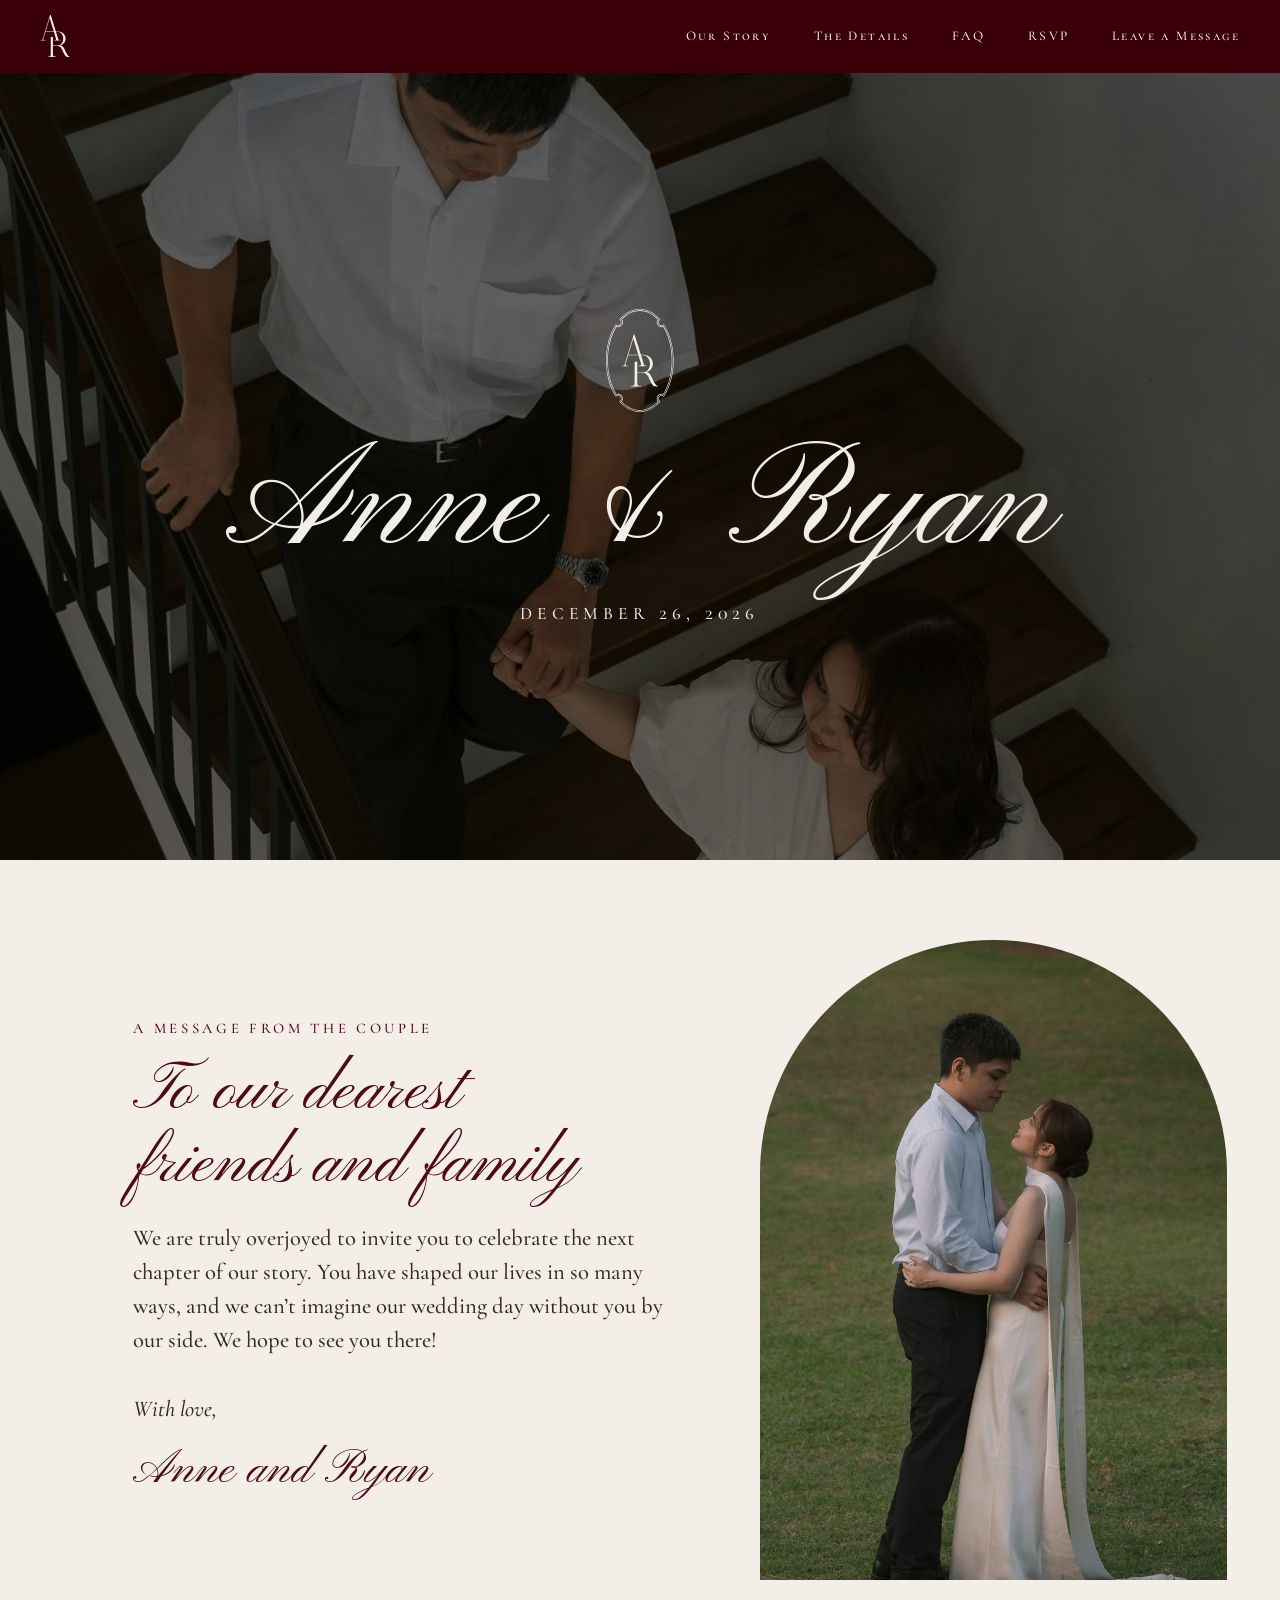
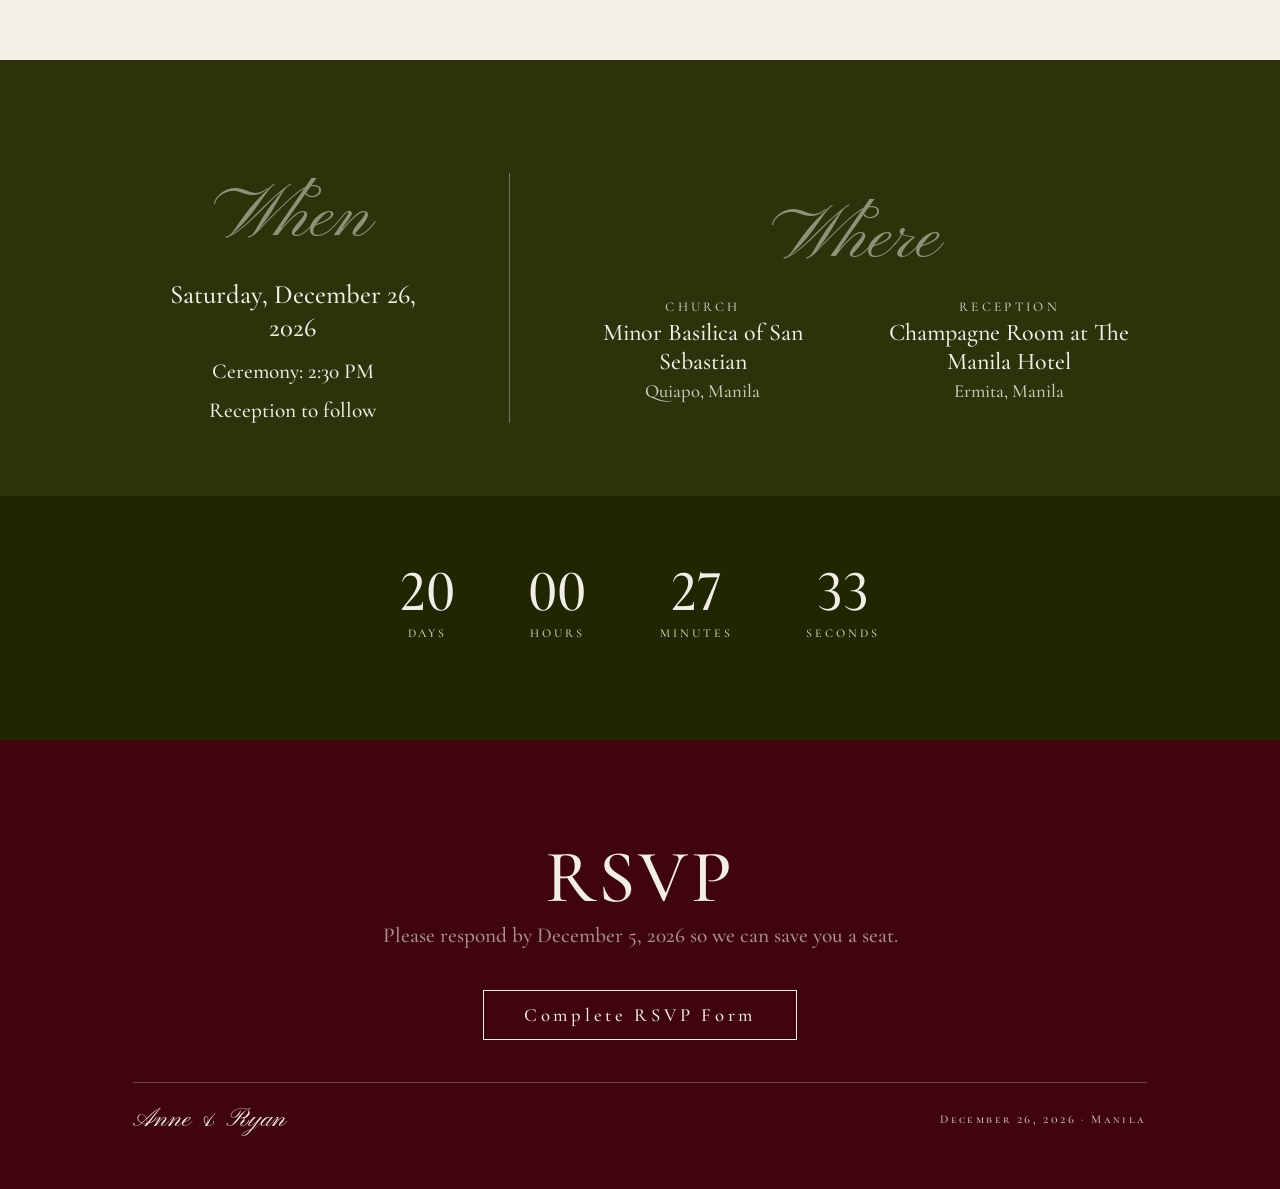
==== anne-and-ryan-wedding/index.html @ 173d09fb "Round 16: pages (nav order, dress code, RSVP no stray page) + handoff" ====
<!doctype html>
<html lang="en">
<head>
  <meta charset="utf-8">
  <meta name="viewport" content="width=device-width, initial-scale=1">
  <title>Anne &amp; Ryan · December 26, 2026</title>
  <meta name="description" content="Anne Zamora &amp; Ryan Hara are getting married on December 26, 2026 at the Minor Basilica of San Sebastian, Manila.">
  <meta property="og:title" content="Anne &amp; Ryan · December 26, 2026">
  <meta property="og:description" content="Saturday, December 26, 2026 · Minor Basilica of San Sebastian, Manila. We hope to see you there!">
  <meta property="og:image" content="assets/img/hero.jpg">
  <link rel="icon" href="assets/img/favicon.svg">
  <link rel="preconnect" href="https://fonts.googleapis.com">
  <link rel="preconnect" href="https://fonts.gstatic.com" crossorigin>
  <link rel="stylesheet" href="https://fonts.googleapis.com/css2?family=Afacad&family=Cormorant+Garamond:ital,wght@0,500;0,600;1,500&family=Cormorant+SC:wght@500&family=Pinyon+Script&display=swap">
  <link rel="stylesheet" href="assets/css/style.css">
</head>
<body>
  <header class="nav" data-nav>
    <a class="brand" href="index.html" aria-label="Anne &amp; Ryan, home" aria-current="page"><img src="assets/img/monogram-nav.svg" alt=""></a>
    <a href="story.html">Our Story</a>
    <a href="details.html">The Details</a>
    <a href="faq.html">FAQ</a>
    <a href="rsvp.html">RSVP</a>
    <a href="message.html">Leave a Message</a>
    <button class="burger" aria-label="Open menu" data-burger><span></span><span></span></button>
  </header>

  <main>
    <section class="hero">
      <img class="hero__bg" src="assets/img/hero-stairs.jpg" alt="">
      <div class="hero__inner" data-fade>
        <p class="hero-date" data-welcome hidden>Welcome</p>
        <div class="monogram" aria-hidden="true"><img src="assets/img/monogram-pill.svg" alt=""></div>
        <h1>Anne &amp; Ryan</h1>
        <p class="hero-date" data-c="date">December 26, 2026</p>
        <a class="btn btn--outline" href="#message" data-continue hidden>Continue</a>
      </div>
    </section>

    <section class="couple-msg" id="message">
      <div class="couple-msg__text" data-fade>
        <p class="lab-sc">A message from the couple</p>
        <h2>To our dearest<br>friends and family</h2>
        <p class="body">We are truly overjoyed to invite you to celebrate the next chapter of our story. You have shaped our lives in so many ways, and we can’t imagine our wedding day without you by our side. We hope to see you there!</p>
        <p class="with">With love,</p>
        <p class="sig">Anne and Ryan</p>
      </div>
      <img class="arch-photo" src="assets/img/arch-photo.jpg" alt="Anne and Ryan looking at each other" loading="lazy" data-fade>
    </section>

    <section class="ww">
      <div class="ww__row">
        <div class="ww__col ww__col--when" data-fade>
          <h2>When</h2>
          <div class="ww__lines">
            <p class="big"><span data-c="weekday">Saturday</span>, <span data-c="date">December 26, 2026</span></p>
            <p>Ceremony: <span data-c="time">2:30 PM</span></p>
            <p>Reception to follow</p>
          </div>
        </div>
        <div class="ww__rule" aria-hidden="true"></div>
        <div class="ww__col ww__col--where" data-fade>
          <h2>Where</h2>
          <div class="ww__places">
            <div class="ww__place">
              <p class="lab">Church</p>
              <p class="name" data-c="venue">Minor Basilica of San Sebastian</p>
              <p class="city" data-c="venueCity">Quiapo, Manila</p>
            </div>
            <div class="ww__place">
              <p class="lab">Reception</p>
              <p class="name">Champagne Room at The Manila Hotel</p>
              <p class="city" data-c="receptionCity">Ermita, Manila</p>
            </div>
          </div>
        </div>
      </div>
    </section>

    <!-- countdown to the ceremony (target in content.js), under When / Where on the same olive -->
    <section class="countdown" aria-label="Countdown to the wedding">
      <div class="countdown__rule" aria-hidden="true"></div>
      <div class="countdown__nums" data-countdown>
        <div><p class="n" data-cd="d">44</p><p class="l">Days</p></div>
        <div><p class="n" data-cd="h">06</p><p class="l">Hours</p></div>
        <div><p class="n" data-cd="m">30</p><p class="l">Minutes</p></div>
        <div><p class="n" data-cd="s">00</p><p class="l">Seconds</p></div>
      </div>
    </section>
  </main>

  <footer class="footer">
    <div class="footer__head">
      <p class="t1">RSVP</p>
      <p class="t2">Please respond by <span data-c="rsvpByLong">December 5, 2026</span> so we can save you a seat.</p>
    </div>
    <a class="btn btn--outline" href="rsvp.html">Complete RSVP Form</a>
    <div class="footer__bar"><span class="sig">Anne &amp; Ryan</span><span class="sm">December 26, 2026 · Manila</span></div>
  </footer>

  <script src="assets/js/content.js"></script>
  <script src="assets/js/common.js"></script>
</body>
</html>
---- anne-and-ryan-wedding/assets/css/style.css ----
/* Anne & Ryan wedding site
   Desktop sizes come straight from the 1920px Figma frames ("final pages", AC row, starred, Nov 15).
   --u = 1 design px, scaled to the viewport (1px at 1920, never below .5px). */

:root {
  --u: clamp(0.5px, 0.0520833vw, 1px);
  /* Nov 15 palette (design "AC", Anne's pick): burgundy, dark olive, cream */
  --bg: #f3efe8;        /* page */
  --bg-2: #f1eee7;      /* alternate sections, card, light text */
  --cream: #f1eee7;
  --polaroid: #fbf9f5;
  --burg: #4e0b12;      /* headings, buttons */
  --nav: #390007;
  --foot: #40050c;
  --olive: #202700;     /* dark olive (Anne: "2"): countdown, buttons */
  --olive-2: #2c330a;   /* When / Where band (Figma 216:27) */
  --black: #3a2a26;     /* body text */
  --ink: #2e2622;
  --field: #e7e2d8;
  --rose: #915354;      /* RSVP buttons */
  --wine: #360000;      /* The Wedding Day card text */
  --card: #f1eee7;
  --white: #fff;
  --muted: #7d7d7d;
  --lav: #c7b8d4;
  --lav-dark: #9a80b0;
  --serif: "Cormorant Garamond", Georgia, serif;
  --serif-sc: "Cormorant SC", Georgia, serif;
  --sans: "Cormorant Garamond", Georgia, serif;
  --script: "Pinyon Script", "Brush Script MT", cursive;
  --letter-sans: "Afacad", "Futura", sans-serif;   /* only the "Modern" choice in the letter font picker */

  /* Type scale. Change a size here and every page follows. Mobile values are in the ≤760px block. */
  --fs-title: calc(110 * var(--u));  /* section headings (Pinyon) */
  --fs-head:  calc(100 * var(--u));
  --fs-val:   calc(40 * var(--u));
  --fs-input: calc(32 * var(--u));
  --fs-body:  calc(32 * var(--u));
  --fs-label: calc(20 * var(--u));   /* small caps labels */
  --fs-btn:   calc(28 * var(--u));
  --btn-track: .2em;
  --fs-nav:   calc(20 * var(--u));
}

*, *::before, *::after { box-sizing: border-box; }
html { -webkit-text-size-adjust: 100%; overscroll-behavior: none; } /* no rubber-band overscroll */
body { overscroll-behavior: none; }
body {
  margin: 0;
  background: var(--bg);
  color: var(--black);
  font-family: var(--sans);
  font-size: var(--fs-body);
  font-weight: 500;
  line-height: normal;
  overflow-x: hidden;
}
img { display: block; max-width: 100%; }
a { color: inherit; text-decoration: none; }
p, h1, h2, h3 { margin: 0; font-weight: 500; }
h1, h2 { font-family: var(--script); font-weight: 400; color: var(--burg); }
button { font: inherit; color: inherit; cursor: pointer; }

.serif { font-family: var(--serif); }
.sc { font-family: var(--serif-sc); }
.script { font-family: var(--script); }
.lab-sc { font-family: var(--serif-sc); font-size: var(--fs-label); letter-spacing: .22em; text-transform: uppercase; color: var(--burg); }

/* ---------- nav: dark burgundy bar, links either side of the AR monogram ---------- */
.nav {
  position: relative; z-index: 20;
  height: calc(110 * var(--u)); min-height: 56px;
  padding: 0 calc(60 * var(--u)); /* Figma 216:3: monogram left, links right (Nov 16) */
  display: flex; align-items: center; justify-content: flex-start;
  gap: calc(64 * var(--u));
  background: var(--nav); color: var(--cream);
  border-bottom: 1px solid rgba(78,11,18,.2);
  font-family: var(--serif-sc); font-size: var(--fs-nav); letter-spacing: .18em;
}
.nav a { white-space: nowrap; transition: opacity .2s; }
.nav a:hover { opacity: .7; }
.nav .brand { display: flex; align-items: center; margin-right: auto; }
.nav .brand img { width: calc(45 * var(--u)); height: calc(64 * var(--u)); min-width: 22px; min-height: 32px; }
.burger { display: none; }

.menu {
  position: fixed; inset: 0; z-index: 50;
  background: rgba(57,0,7,.97); color: var(--cream);
  display: flex; flex-direction: column; align-items: center; justify-content: center; gap: 28px;
  font-family: var(--serif-sc); letter-spacing: .18em;
  font-size: 22px; opacity: 0; pointer-events: none; transition: opacity .3s;
}
.menu.open { opacity: 1; pointer-events: auto; }
.menu a { opacity: .75; }
.menu a[aria-current="page"] { opacity: 1; }
.menu .brand img { width: 40px; height: 57px; }
.menu-close { position: absolute; top: 18px; right: 18px; background: none; border: 0; font-size: 34px; color: var(--cream); line-height: 1; }

/* ---------- buttons ---------- */
.btn {
  display: inline-flex; align-items: center; justify-content: center;
  background: var(--burg); color: var(--cream);
  border: 1px solid transparent;
  font-family: var(--sans); font-weight: 500;
  font-size: var(--fs-btn);
  letter-spacing: var(--btn-track);
  padding: calc(20 * var(--u)) calc(60 * var(--u));
  transition: opacity .2s, transform .2s;
}
.btn:hover { transform: translateY(-1px); }
.btn--outline { background: transparent; border-color: var(--cream); }
.btn[disabled], .btn.is-disabled { opacity: .5; cursor: not-allowed; transform: none; }
.btn--gray { background: var(--olive); }
.btn--wide { align-self: center; }
/* rounded rose button (RSVP card) */
.pill-btn {
  display: inline-flex; align-items: center; justify-content: center; align-self: center;
  background: var(--rose); color: var(--cream); border: 0; border-radius: 999px;
  font-family: var(--sans); font-size: calc(32 * var(--u)); letter-spacing: .2em;
  padding: calc(20 * var(--u)) calc(60 * var(--u));
  transition: opacity .2s, transform .2s;
}
.pill-btn:hover { transform: translateY(-1px); }
.pill-btn[disabled] { opacity: .5; cursor: not-allowed; transform: none; }
.pill-btn--olive { background: var(--olive); } /* designer, Nov 15: buttons inside the RSVP card are olive */

/* ---------- footer (every page) ---------- */
.footer {
  background: var(--foot); color: var(--cream);
  padding: calc(140 * var(--u)) calc(200 * var(--u)) calc(80 * var(--u));
  display: flex; flex-direction: column; align-items: center; gap: calc(62 * var(--u));
  text-align: center;
}
.footer__head { display: flex; flex-direction: column; align-items: center; }
.footer .t1 { font-family: var(--sans); font-size: calc(112 * var(--u)); letter-spacing: .04em; text-transform: uppercase; line-height: 1.2; } /* Anne: Cormorant caps, not Pinyon */
.footer .t2 { font-size: var(--fs-body); opacity: .6; }
.footer__bar { width: 100%; border-top: 1px solid rgba(241,238,231,.25); padding-top: calc(30 * var(--u)); display: flex; justify-content: space-between; align-items: center; gap: 16px; }
.footer__bar .sig { font-family: var(--script); font-size: calc(40 * var(--u)); }
.footer__bar .sm { font-family: var(--serif-sc); font-size: calc(18 * var(--u)); letter-spacing: .2em; opacity: .8; }

/* ---------- fade-in ---------- */
[data-fade] { opacity: 0; transform: translateY(24px); transition: opacity .9s ease, transform .9s ease; }
[data-fade].in { opacity: 1; transform: none; }
@media (prefers-reduced-motion: reduce) {
  [data-fade] { opacity: 1; transform: none; transition: none; }
}

/* ---------- polaroid (Our Story, Details, FAQ) ---------- */
.polaroid { flex: none; background: var(--polaroid); padding: calc(18 * var(--u)) calc(18 * var(--u)) calc(var(--pb, 90) * var(--u)); box-shadow: 0 calc(12 * var(--u)) calc(30 * var(--u)) rgba(46,38,34,.18); rotate: var(--rot, 2deg); }
.polaroid img { width: 100%; height: 100%; object-fit: cover; }

/* =========================================================
   LANDING
   ========================================================= */
.hero {
  position: relative; overflow: hidden; background: #000; color: var(--cream);
  height: calc(1180 * var(--u)); min-height: 560px;
  display: flex; align-items: center; justify-content: center;
}
.hero__bg { position: absolute; inset: 0; width: 100%; height: 100%; object-fit: cover; object-position: 50% 26.6%; opacity: .54; } /* Figma: black 46% on top; crop = image top -31% (216:11) */
.hero__inner { position: relative; display: flex; flex-direction: column; align-items: center; gap: calc(28 * var(--u)); text-align: center; }
.hero__inner .btn { margin-top: calc(20 * var(--u)); }
html { scroll-behavior: smooth; }
/* Anne's AR in the old pill frame (Nov 15) */
.monogram { width: calc(101 * var(--u)); height: calc(155 * var(--u)); min-width: 52px; min-height: 80px; }
.monogram img { width: 100%; height: 100%; }
.hero h1 { color: var(--cream); font-size: calc(220 * var(--u)); line-height: 1.05; white-space: nowrap; }
.hero .hero-date { font-family: var(--serif-sc); font-size: calc(26 * var(--u)); letter-spacing: .3em; text-transform: uppercase; }

.couple-msg {
  display: flex; align-items: center; gap: calc(120 * var(--u));
  padding: calc(120 * var(--u)) calc(80 * var(--u)) calc(120 * var(--u)) calc(200 * var(--u));
}
.couple-msg__text { width: calc(820 * var(--u)); flex: none; display: flex; flex-direction: column; gap: calc(28 * var(--u)); }
.couple-msg__text .lab-sc { font-size: calc(22 * var(--u)); letter-spacing: .25em; }
.couple-msg__text h2 { font-size: calc(100 * var(--u)); line-height: 1.1; }
.couple-msg__text .body { font-size: calc(34 * var(--u)); line-height: 1.5; }
.couple-msg__text .with { font-style: italic; font-size: calc(34 * var(--u)); margin-top: calc(28 * var(--u)); }
.couple-msg__text .sig { font-family: var(--script); color: var(--burg); font-size: calc(72 * var(--u)); }
.arch-photo { width: calc(700 * var(--u)); aspect-ratio: 700 / 960; object-fit: cover; border-radius: 999px 999px 0 0; flex: none; }

/* When / Where (lighter olive) + countdown (dark olive), Figma 216:27 / 216:46 */
.ww { background: var(--olive-2); color: var(--cream); padding: calc(170 * var(--u)) calc(200 * var(--u)) calc(110 * var(--u)); display: flex; justify-content: center; text-align: center; }
.ww__row { display: flex; align-items: center; gap: calc(100 * var(--u)); }
.ww__col { display: flex; flex-direction: column; align-items: center; gap: calc(20 * var(--u)); }
.ww__col--when { width: calc(447 * var(--u)); }
.ww__col--where { width: calc(840 * var(--u)); }
.ww__rule { width: 1px; align-self: stretch; background: rgba(243,239,232,.35); }
.ww h2 { color: var(--cream); opacity: .5; font-size: var(--fs-title); line-height: 1.25; }
.ww .big { font-size: var(--fs-val); }
.ww__lines { display: flex; flex-direction: column; gap: calc(20 * var(--u)); font-size: var(--fs-body); }
.ww__places { display: flex; gap: calc(80 * var(--u)); }
.ww__place { width: calc(380 * var(--u)); display: flex; flex-direction: column; align-items: center; gap: calc(6 * var(--u)); }
.ww .lab { font-family: var(--serif-sc); font-size: var(--fs-label); letter-spacing: .25em; text-transform: uppercase; opacity: .8; }
.ww .name { font-size: calc(36 * var(--u)); line-height: 1.18; }
.ww .city { font-size: calc(28 * var(--u)); opacity: .8; }

.countdown { background: var(--olive); color: var(--cream); padding: calc(40 * var(--u)) calc(120 * var(--u)) calc(150 * var(--u)); display: flex; flex-direction: column; align-items: center; }
.countdown__rule { display: none; } /* Figma: no line between When / Where and the countdown */
.countdown__nums { display: flex; justify-content: center; gap: calc(110 * var(--u)); padding-top: calc(60 * var(--u)); text-align: center; }
.countdown__nums > div { display: flex; flex-direction: column; align-items: center; gap: calc(6 * var(--u)); }
.countdown .n { font-size: calc(88 * var(--u)); line-height: 1; font-variant-numeric: lining-nums; }
.countdown .l { font-family: var(--serif-sc); font-size: calc(18 * var(--u)); letter-spacing: .25em; text-transform: uppercase; opacity: .85; }

/* =========================================================
   OUR STORY
   ========================================================= */
.story-top { display: flex; align-items: center; gap: calc(140 * var(--u)); padding: calc(180 * var(--u)) calc(200 * var(--u)) calc(160 * var(--u)); }
.story-top__text { width: calc(860 * var(--u)); flex: none; display: flex; flex-direction: column; gap: calc(32 * var(--u)); }
.story-top h1 { font-size: calc(120 * var(--u)); }
.story-text { font-size: var(--fs-body); line-height: 1.55; color: var(--black); display: flex; flex-direction: column; gap: calc(32 * var(--u)); }
.story-top .polaroid { width: calc(676 * var(--u)); height: calc(868 * var(--u)); --rot: 2deg; }

/* five photos at uneven heights */
.moments { background: var(--bg-2); padding: calc(40 * var(--u)) calc(120 * var(--u)) calc(180 * var(--u)); display: flex; justify-content: center; align-items: flex-start; gap: calc(36 * var(--u)); }
.moments img { border-radius: calc(14 * var(--u)); object-fit: cover; flex: none; }
.moments .m1 { width: calc(300 * var(--u)); height: calc(440 * var(--u)); }
.moments .m2 { width: calc(260 * var(--u)); height: calc(360 * var(--u)); margin-top: calc(140 * var(--u)); }
.moments .m3 { width: calc(320 * var(--u)); height: calc(480 * var(--u)); margin-top: calc(40 * var(--u)); }
.moments .m4 { width: calc(260 * var(--u)); height: calc(340 * var(--u)); margin-top: calc(180 * var(--u)); }
.moments .m5 { width: calc(300 * var(--u)); height: calc(420 * var(--u)); margin-top: calc(60 * var(--u)); }

/* =========================================================
   THE DETAILS
   ========================================================= */
.d-head { background: var(--bg-2); padding: calc(160 * var(--u)) 0 calc(100 * var(--u)); display: flex; flex-direction: column; align-items: center; gap: calc(16 * var(--u)); text-align: center; }
.d-head h1 { font-size: calc(140 * var(--u)); line-height: 1.25; }
.d-head p { font-family: var(--serif-sc); font-size: calc(26 * var(--u)); letter-spacing: .25em; color: var(--ink); }
.d-facts { display: flex; justify-content: center; align-items: center; padding: calc(60 * var(--u)) calc(200 * var(--u)) calc(160 * var(--u)); }
.d-facts > div { width: calc(500 * var(--u)); padding: 0 calc(30 * var(--u)); display: flex; flex-direction: column; align-items: center; gap: calc(12 * var(--u)); text-align: center; }
[hidden] { display: none !important; }
.d-facts .rule { width: 1px; height: calc(160 * var(--u)); padding: 0; background: rgba(78,11,18,.25); }
.d-facts .lab { font-family: var(--serif-sc); font-size: calc(22 * var(--u)); letter-spacing: .25em; text-transform: uppercase; color: var(--burg); }
.d-facts .val { font-size: var(--fs-val); line-height: 1.2; }

.d-day { background: var(--bg-2); padding: calc(100 * var(--u)) calc(120 * var(--u)) 0; }
.d-day__card { background: rgba(220,162,163,.2); border-radius: calc(28 * var(--u)); padding: calc(130 * var(--u)) 0 calc(140 * var(--u)); display: flex; flex-direction: column; align-items: center; gap: calc(56 * var(--u)); color: var(--wine); }
.d-day h2 { color: var(--wine); opacity: .6; font-size: var(--fs-title); line-height: 1.25; }
.schedule { list-style: none; margin: 0; padding: 0; width: calc(636 * var(--u)); }
.schedule li { display: grid; grid-template-columns: calc(220 * var(--u)) calc(16 * var(--u)) 1fr; column-gap: calc(40 * var(--u)); align-items: center; height: calc(120 * var(--u)); position: relative; }
.schedule .tt { font-size: calc(48 * var(--u)); text-align: right; }
.schedule .dot { justify-self: center; width: calc(14 * var(--u)); height: calc(14 * var(--u)); min-width: 7px; min-height: 7px; border-radius: 50%; background: var(--wine); position: relative; }
/* Figma 216:137: a 40px line above and below each dot (45% opacity), touching the dot, with a gap between rows */
.schedule .dot::before, .schedule .dot::after { content: ""; position: absolute; left: 50%; width: 1px; margin-left: -.5px; height: calc(40 * var(--u)); background: rgba(54,0,0,.45); }
.schedule .dot::before { bottom: 100%; }
.schedule .dot::after { top: 100%; }
.schedule li:first-child .dot::before, .schedule li:last-child .dot::after { display: none; }
.schedule .tl { font-family: var(--serif-sc); font-size: calc(24 * var(--u)); letter-spacing: .22em; text-transform: uppercase; white-space: nowrap; }

.d-dress { display: flex; align-items: center; gap: calc(160 * var(--u)); padding: calc(170 * var(--u)) calc(200 * var(--u)) calc(190 * var(--u)); }
.d-dress__text { width: calc(880 * var(--u)); flex: none; display: flex; flex-direction: column; gap: calc(30 * var(--u)); }
.d-dress h2 { font-size: var(--fs-title); line-height: 1.25; }
.d-dress .lab-sc { font-size: calc(24 * var(--u)); letter-spacing: .25em; }
.d-dress p.txt { font-size: var(--fs-body); line-height: 1.5; }
.swatches { display: flex; flex-wrap: wrap; gap: calc(16 * var(--u)); }
.swatches span { width: calc(72 * var(--u)); height: calc(72 * var(--u)); min-width: 32px; min-height: 32px; border-radius: 50%; border: calc(6 * var(--u)) solid #fff; background-size: cover !important; background-position: center !important; }
.d-dress .polaroid { width: calc(536 * var(--u)); height: calc(758 * var(--u)); --rot: 3deg; --pb: 80; }

/* =========================================================
   FAQ
   ========================================================= */
.photo-head { position: relative; overflow: hidden; height: calc(560 * var(--u)); min-height: 260px; display: flex; align-items: center; justify-content: center; }
.photo-head img { position: absolute; inset: 0; width: 100%; height: 100%; object-fit: cover; }
.photo-head--faq img { object-position: 50% 71.6%; } /* Figma 216:200: image top -255% = the couple walking */
.photo-head::after { content: ""; position: absolute; inset: 0; background: rgba(32,39,0,.4); }
.photo-head h1 { position: relative; z-index: 1; color: var(--cream); font-size: calc(130 * var(--u)); text-align: center; line-height: 1.25; padding: 0 20px; }
.faq { display: flex; align-items: flex-start; gap: calc(120 * var(--u)); padding: calc(80 * var(--u)) calc(200 * var(--u)) calc(180 * var(--u)); }
.faq__list { width: calc(1000 * var(--u)); flex: none; display: flex; flex-direction: column; gap: calc(40 * var(--u)); }
.faq__item { display: flex; flex-direction: column; gap: calc(10 * var(--u)); }
.faq__item h2 { font-size: calc(52 * var(--u)); line-height: 1.25; }
.faq__item p { font-size: calc(28 * var(--u)); line-height: 1.5; }
.faq__item a { text-decoration: underline; text-underline-offset: .15em; }
.faq .rule { height: 1px; border: 0; margin: 0; background: rgba(78,11,18,.2); }
.faq .polaroid { width: calc(456 * var(--u)); height: calc(678 * var(--u)); margin: calc(48 * var(--u)) 0 0 calc(12 * var(--u)); --pb: 80; --rot: -2deg; } /* Figma 216:233: position + -2deg tilt matched to the frame */

/* =========================================================
   INVITE CODE (invite.html, Figma "invite code" / wrong / forgot / sent)
   ========================================================= */
.gate { position: relative; overflow: hidden; min-height: 100svh; display: flex; align-items: center; justify-content: center; background: #000; color: var(--cream); padding: 60px 20px; }
.gate__bg { position: absolute; inset: 0; width: 100%; height: 100%; object-fit: cover; opacity: .5; }
.gate__inner { position: relative; display: flex; flex-direction: column; align-items: center; gap: calc(36 * var(--u)); text-align: center; width: calc(760 * var(--u)); min-width: min(100%, 420px); }
.gate__top { display: flex; flex-direction: column; align-items: center; gap: calc(22 * var(--u)); }
.gate h1 { color: var(--cream); font-size: calc(150 * var(--u)); line-height: 1.1; white-space: nowrap; }
.gate__msg { font-size: calc(34 * var(--u)); line-height: 1.45; }
.gate__form { display: flex; flex-direction: column; align-items: center; gap: calc(36 * var(--u)); width: 100%; }
.gate__field { width: calc(640 * var(--u)); min-width: min(100%, 360px); border-radius: calc(14 * var(--u)); border: 1px solid rgba(241,238,231,.5); background: rgba(241,238,231,.12); color: var(--cream); font-family: var(--sans); font-size: calc(32 * var(--u)); text-align: center; padding: calc(20 * var(--u)) calc(24 * var(--u)); outline: 0; letter-spacing: .12em; }
.gate__field::placeholder { color: rgba(241,238,231,.6); letter-spacing: 0; }
.gate__field:focus { border-color: var(--cream); }
.gate__field.is-error { border: 2px solid #d9a1a2; }
.gate__err { color: #e8b9ba; font-size: calc(26 * var(--u)); width: calc(640 * var(--u)); min-width: min(100%, 360px); margin-top: calc(-16 * var(--u)); }
.gate .link-btn { color: var(--cream); }
.gate .step { display: none; }
.gate .step.is-active { display: contents; }
.d-facts:has([data-table]:not([hidden])) > div:not(.rule) { width: calc(380 * var(--u)); }

/* =========================================================
   RSVP (guest list: find your invitation, answer for each guest)
   ========================================================= */
.rsvp { position: relative; overflow: hidden; padding: calc(160 * var(--u)) 20px calc(180 * var(--u)); display: flex; justify-content: center; }
.rsvp__bg { position: absolute; inset: 0; width: 100%; height: 100%; object-fit: cover; object-position: 50% 20%; }
.rsvp::before { content: ""; position: absolute; inset: 0; background: rgba(32,39,0,.55); z-index: 1; }
.rsvp__card { position: relative; z-index: 2; width: calc(1060 * var(--u)); min-width: min(100%, 560px); background: var(--bg-2); border-radius: calc(28 * var(--u)); padding: calc(110 * var(--u)) calc(120 * var(--u)) calc(120 * var(--u)); display: flex; flex-direction: column; gap: calc(44 * var(--u)); color: var(--ink); }
.rsvp__card h1 { font-size: calc(140 * var(--u)); line-height: 1; }
.rsvp__intro { font-size: calc(30 * var(--u)); line-height: 1.5; }
.rstep { display: none; flex-direction: column; gap: calc(44 * var(--u)); }
.rstep.is-active { display: flex; animation: stepIn .5s ease; }
.rform { display: flex; flex-direction: column; gap: calc(44 * var(--u)); }
.rfield { display: flex; flex-direction: column; gap: calc(12 * var(--u)); }
.rfield label, .rfield .lab { font-family: var(--serif-sc); font-size: var(--fs-label); letter-spacing: .22em; text-transform: uppercase; color: var(--burg); }
.rinput { width: 100%; border: 0; outline: 0; border-radius: calc(14 * var(--u)); background: var(--field); color: var(--ink); font-family: var(--sans); font-size: var(--fs-input); padding: calc(18 * var(--u)) calc(24 * var(--u)); }
.rinput::placeholder { color: rgba(46,38,34,.45); }
.rinput:focus { box-shadow: 0 0 0 1.5px var(--olive); }
.rinput.is-error { box-shadow: 0 0 0 1.5px var(--rose); }
.rinput:disabled { opacity: .45; }
.rhint { font-size: calc(24 * var(--u)); opacity: .7; margin-top: calc(-24 * var(--u)); }
.rhint.is-error { color: var(--rose); opacity: 1; }
.party-title { font-family: var(--script); color: var(--burg); font-size: calc(64 * var(--u)); line-height: 1.2; margin-top: calc(-30 * var(--u)); }
.rsvp__sub { font-size: calc(28 * var(--u)); opacity: .8; margin-top: calc(-20 * var(--u)); }
.rrule { height: 1px; background: rgba(78,11,18,.2); border: 0; margin: 0; }
.guest { display: flex; flex-direction: column; gap: calc(20 * var(--u)); }
.guest__name { font-size: calc(40 * var(--u)); color: var(--burg); padding: 0; margin-bottom: calc(20 * var(--u)); }
.pills { display: flex; flex-wrap: wrap; gap: calc(24 * var(--u)); border: 0; padding: 0; margin: 0; }
.pill { position: relative; display: inline-flex; align-items: center; border: 1.5px solid var(--rose); border-radius: 999px; padding: calc(14 * var(--u)) calc(30 * var(--u)); font-size: calc(30 * var(--u)); cursor: pointer; transition: background .2s, color .2s; }
.pill input { position: absolute; opacity: 0; pointer-events: none; }
.pill:has(input:checked) { background: var(--rose); border-color: var(--rose); color: var(--cream); } /* designer, Nov 15: rose answers */
.pill:has(input:focus-visible) { outline: 2px solid var(--rose); outline-offset: 3px; }
.link-btn { align-self: center; background: none; border: 0; padding: 0; font-family: var(--serif-sc); font-size: var(--fs-label); letter-spacing: .22em; text-transform: uppercase; color: var(--burg); text-decoration: underline; text-underline-offset: 4px; }
.choices { display: flex; flex-direction: column; gap: calc(16 * var(--u)); }
.choices button { text-align: left; background: var(--field); border: 0; border-radius: calc(14 * var(--u)); padding: calc(18 * var(--u)) calc(24 * var(--u)); font-size: calc(32 * var(--u)); color: var(--burg); }
.form-msg:empty { display: none; }
.form-msg { text-align: center; color: var(--rose); font-size: calc(26 * var(--u)); }
.rsvp-done { align-items: center; text-align: center; }
.rsvp-done p { font-size: calc(34 * var(--u)); }

/* shared bits used by Leave a Message (write form, inbox arrows) */
.field { display: flex; flex-direction: column; gap: calc(20 * var(--u)); }
.field label, .field .lab { font-family: var(--serif-sc); font-size: var(--fs-label); letter-spacing: .22em; text-transform: uppercase; }
.page-pad .d-head { background: none; padding: 0; gap: calc(12 * var(--u)); }
.page-pad .d-head h2 { font-size: var(--fs-title); line-height: 1.25; }
.page-pad .d-head p { font-family: var(--sans); font-size: var(--fs-body); letter-spacing: 0; color: var(--black); }
.arrow {
  position: absolute; top: 50%; transform: translateY(-50%); z-index: 2;
  width: calc(106 * var(--u)); height: calc(106 * var(--u)); min-width: 40px; min-height: 40px;
  border: 0; border-radius: 999px; background: var(--field);
  display: flex; align-items: center; justify-content: center; transition: background .2s, opacity .2s;
}
.arrow:hover { background: #ddd6c9; }
.arrow img { width: 55%; height: 55%; }
.arrow--next img { transform: scaleX(-1); }
.arrow[disabled] { opacity: .35; cursor: default; }

/* =========================================================
   LEAVE A MESSAGE
   ========================================================= */
.lam { position: relative; overflow: hidden; min-height: calc(1606 * var(--u)); }
.step { display: none; }
.step.is-active { display: block; animation: stepIn .6s ease; }
@keyframes stepIn { from { opacity: 0; } to { opacity: 1; } }

.stage-wrap { position: relative; height: calc(1606 * var(--u)); }
.stage { position: absolute; left: 0; top: calc(41.27 * var(--u)); width: 100%; aspect-ratio: 1920 / 1652; }
.stage > .arch { position: absolute; inset: 0; width: 100%; height: 100%; pointer-events: none; user-select: none; }
.stage-copy {
  position: absolute; left: 0; right: 0; top: calc(600 * var(--u));
  display: flex; flex-direction: column; align-items: center; text-align: center; gap: calc(100 * var(--u)); z-index: 3;
}
.stage-copy .hd { display: flex; flex-direction: column; gap: calc(12 * var(--u)); align-items: center; }
.stage-copy h1, .stage-copy h2 { font-size: var(--fs-title); user-select: none; }
.stage-copy p { font-family: var(--serif); font-size: var(--fs-body); width: calc(603 * var(--u)); }

/* note (envelope + bouquet). Box is 1000 x 900 design units; everything inside is % based */
.note { position: absolute; width: var(--w, 300px); aspect-ratio: 1000 / 900; pointer-events: none; }
.note .fl { position: absolute; transform-origin: 50% 100%; translate: -50% -100%; pointer-events: none; user-select: none; }
.note .fl img { width: 100%; height: 100%; object-fit: contain; pointer-events: none; }
.note .env { position: absolute; left: 27.43%; top: 33.33%; width: 45.13%; height: 33.33%; z-index: 5; }
.note .env img { position: absolute; left: 0; width: 100%; pointer-events: none; user-select: none; }
.note .env .body { top: 1.1%; height: 98.9%; }
.note .env .flap { top: 0; height: 69%; }
.note .env .from {
  position: absolute; left: 0; right: 0; bottom: 3%; text-align: center;
  font-family: var(--script); white-space: nowrap; overflow: hidden; text-overflow: ellipsis; padding: 0 6%;
  font-size: calc(var(--w, 300px) * .06); line-height: 1.15;
}

/* notes pinned on the arch */
.pin { position: absolute; z-index: 2; translate: -50% -50%; pointer-events: auto; transition: left .45s ease, top .45s ease; }
.pin .note { position: relative; }
.pin.is-mine { z-index: 6; cursor: grab; touch-action: none; }
.pin.is-mine.dragging { cursor: grabbing; transition: none; }
.pin.is-mine::after {
  content: ""; position: absolute; left: 22%; right: 22%; top: 30%; bottom: 28%; border: 1px dashed #5fd9e0; rotate: inherit; pointer-events: none;
}
.pin.is-new { animation: pinIn .9s ease; }
@keyframes pinIn { from { opacity: 0; scale: .6; } to { opacity: 1; scale: 1; } }

/* write */
.page-pad { padding: calc(260 * var(--u)) calc(200 * var(--u)) calc(500 * var(--u)); display: flex; flex-direction: column; align-items: center; }
.page-pad .d-head { margin-bottom: calc(60 * var(--u)); }
#writeNext { margin-top: calc(14 * var(--u)); } /* 160 from the message box, as in Figma */
.wform .btn { align-self: center; }
.page-pad .d-head p { width: calc(1000 * var(--u)); max-width: 100%; }
.wform { width: calc(1000 * var(--u)); max-width: 100%; display: flex; flex-direction: column; gap: calc(55 * var(--u)); }
.wform .field label, .wform .field .lab { opacity: .5; color: var(--black); }
.winput, .wtext {
  width: 100%; border: 0; outline: 0; border-radius: 0; background: var(--field); color: var(--black);
  font-family: var(--serif); font-size: var(--fs-input); padding: calc(12 * var(--u)) calc(20 * var(--u));
}
.wtext { height: calc(545 * var(--u)); min-height: 240px; padding: calc(36 * var(--u)); resize: vertical; overflow-y: auto; line-height: 1.33; }
.winput:focus, .wtext:focus { box-shadow: 0 0 0 1px #9a9a9a; }
.toolbar { display: flex; flex-wrap: wrap; gap: 10px; align-items: center; }
.toolbar select, .toolbar button {
  background: var(--field); border: 1px solid #cbbfa6; color: var(--black); font-family: var(--sans);
  font-size: max(14px, calc(26 * var(--u))); padding: 4px 12px; border-radius: 0; height: max(34px, calc(52 * var(--u)));
}
.toolbar button[aria-pressed="true"] { background: var(--burg); color: var(--cream); }
.emoji-pop { display: none; flex-wrap: wrap; gap: 4px; padding: 8px; background: #fff; border: 1px solid #c9c9c9; max-width: 420px; }
.emoji-pop.open { display: flex; }
.emoji-pop button { border: 0; background: none; font-size: 24px; height: auto; padding: 2px 4px; }
.err { color: #a12a2a; font-family: var(--serif); font-size: max(14px, calc(28 * var(--u))); min-height: 1.3em; text-align: center; }
.count { font-size: max(12px, calc(24 * var(--u))); opacity: .5; text-align: right; margin-top: -8px; }

/* arrange */
.palette { display: flex; border: 1px solid #333; margin: calc(60 * var(--u)) 0 0; }
.palette .slot {
  width: calc(129 * var(--u)); height: calc(230 * var(--u)); min-width: 72px; min-height: 128px;
  border: 0; border-right: 1px solid #333; background: transparent; padding: 8px;
  display: flex; align-items: center; justify-content: center; cursor: grab; touch-action: none;
}
.palette .slot:last-child { border-right: 0; }
.palette .slot img { max-height: 100%; pointer-events: none; user-select: none; }
.palette.is-full .slot { opacity: .35; cursor: not-allowed; }
.arrange-hint { font-size: max(13px, calc(24 * var(--u))); opacity: .55; margin-top: 10px; text-align: center; min-height: 1.3em; }
.bouquet { position: relative; width: calc(1000 * var(--u)); max-width: 100%; aspect-ratio: 1000 / 900; margin-top: calc(60 * var(--u)); }
.bouquet .note { width: 100%; pointer-events: auto; }
.bouquet .note .fl { pointer-events: auto; cursor: grab; touch-action: none; }
.bouquet .note .fl.ghost { opacity: .28; filter: grayscale(1); pointer-events: none; }
.bouquet .note .fl .x {
  position: absolute; top: 4%; right: -10%; width: 28px; height: 28px; border-radius: 50%; border: 0;
  background: var(--burg); color: var(--cream); font-size: 16px; line-height: 28px; text-align: center; padding: 0;
  opacity: 0; transition: opacity .2s; rotate: calc(var(--r, 0deg) * -1);
}
.bouquet .note .fl:hover .x, .bouquet .note .fl.sel .x { opacity: 1; }
.bouquet.drop-ok { outline: 1px dashed #9a80b0; outline-offset: 6px; }
.drag-ghost { position: fixed; z-index: 100; pointer-events: none; translate: -50% -50%; opacity: .9; }
.drag-ghost img { width: 100%; }
.arrange-next { margin-top: calc(60 * var(--u)); }

/* inbox (secret) */
.inbox { position: fixed; inset: 0; z-index: 40; display: none; overflow-y: auto; }
.inbox.open { display: block; }
.inbox__blur { position: fixed; inset: 0; background: rgba(238,230,211,.6); backdrop-filter: blur(12px); -webkit-backdrop-filter: blur(12px); }
.inbox__inner { position: relative; min-height: 100%; display: flex; flex-direction: column; align-items: center; justify-content: center; padding: max(24px, 6vh) calc(200 * var(--u)); gap: min(calc(40 * var(--u)), 3vh); }
.viewer { position: relative; width: calc(1136 * var(--u)); max-width: 100%; height: min(calc(900 * var(--u)), 50vh); min-height: 300px; display: flex; align-items: center; justify-content: center; }
.viewer .note { --w: min(calc(1000 * var(--u)), 50vh * 1.111); position: relative; cursor: pointer; pointer-events: auto; transition: opacity .6s, filter .6s, scale .6s; }
.viewer .note:hover { scale: 1.02; }
.letter {
  position: absolute; inset: 0; background: #f7f2e7; box-shadow: 0 calc(20 * var(--u)) calc(60 * var(--u)) rgba(0,0,0,.12);
  padding: calc(40 * var(--u)) calc(50 * var(--u)); overflow-y: auto; white-space: pre-wrap; word-break: break-word;
  font-family: var(--serif); font-size: var(--fs-body); line-height: 1.35;
  opacity: 0; filter: blur(8px); pointer-events: none; transition: opacity .7s, filter .7s;
}
.viewer.is-open .note { opacity: 0; filter: blur(10px); pointer-events: none; }
.viewer.is-open .letter { opacity: 1; filter: none; pointer-events: auto; }
.letter .sig { margin-top: 1.2em; }
.counter { font-family: var(--script); font-size: min(var(--fs-title), 8vh); line-height: 1.2; }
.inbox__btns { display: flex; justify-content: center; gap: calc(43 * var(--u)); max-width: 100%; }
.inbox__links { display: flex; gap: calc(86 * var(--u)); font-size: min(var(--fs-btn), 5vh); }
.inbox__links button { background: none; border: 0; text-decoration: underline; text-underline-offset: 6px; padding: 0; }
.inbox .arrow--prev { left: calc(58 * var(--u)); position: fixed; }
.inbox .arrow--next { right: calc(58 * var(--u)); position: fixed; }
.inbox__empty { font-family: var(--script); font-size: calc(64 * var(--u)); text-align: center; }

/* password modal */
.modal { position: fixed; inset: 0; z-index: 60; background: rgba(0,0,0,.55); display: none; align-items: center; justify-content: center; padding: 16px; }
.modal.open { display: flex; }
.modal__box { background: var(--bg); width: min(520px, 100%); padding: 32px; display: flex; flex-direction: column; gap: 16px; text-align: center; }
.modal__box h2 { font-size: 34px; }
.modal__box input { background: var(--field); border: 0; font-family: var(--serif); font-size: 28px; padding: 10px 14px; text-align: center; letter-spacing: 6px; outline: 0; }
.modal__box .row { display: flex; justify-content: center; gap: 10px; }
.modal__text { font-family: var(--serif); font-size: 18px; line-height: 1.4; }

/* delete button on letters sent from this browser (not in Figma) */
.shake { animation: shake .35s; }
@keyframes shake { 25% { translate: -8px 0; } 75% { translate: 8px 0; } }

.toast { position: fixed; left: 50%; bottom: 28px; translate: -50% 0; z-index: 70; background: var(--burg); color: var(--cream); padding: 12px 22px; font-size: 16px; opacity: 0; transition: opacity .3s; pointer-events: none; max-width: calc(100% - 32px); text-align: center; }
.toast.show { opacity: 1; }
.demo-badge { position: fixed; left: 12px; bottom: 12px; z-index: 30; background: #fff3c4; color: #5c4a00; font-size: 12px; padding: 4px 8px; border: 1px solid #e6d27a; }

/* pdf render surface */
.pdf-sheet { position: fixed; left: -10000px; top: 0; width: 794px; padding: 70px; background: #fff; color: #000; font-family: var(--serif); font-size: 18px; line-height: 1.5; white-space: pre-wrap; }
.pdf-sheet .pdf-note { --w: 300px; position: relative; margin: 0 auto 30px; }
.pdf-sheet .pdf-head { font-family: var(--script); font-size: 40px; text-align: center; margin-bottom: 10px; }

/* =========================================================
   MOBILE (≤760px). The AC design has desktop frames only; phones stack the same sections.
   ========================================================= */
@media (max-width: 760px) {
  :root {
    --u: 0.5px;
    --fs-title: 56px; --fs-head: 48px; --fs-val: 24px;
    --fs-body: 20px; --fs-label: 14px; --fs-btn: 18px; --fs-input: 20px;
  }

  .nav { height: 64px; padding: 0 16px; justify-content: flex-start; }
  .nav a { display: none; }
  .nav .brand { display: flex; }
  .nav .brand img { width: 26px; height: 37px; }
  .burger { position: absolute; right: 16px; top: 50%; translate: 0 -50%; display: flex; flex-direction: column; justify-content: space-between; width: 30px; height: 11px; background: none; border: 0; padding: 0; color: var(--cream); }
  .burger span { display: block; height: 1.5px; background: currentColor; }

  .btn { padding: 14px 32px; }
  .footer { padding: 64px 24px 36px; gap: 32px; }
  .footer .t1 { font-size: 52px; }
  .footer .t2 { font-size: 18px; max-width: 300px; }
  .footer .btn { font-size: 16px; padding: 14px 28px; white-space: nowrap; }
  .footer__bar { flex-direction: column; gap: 8px; }
  .footer__bar .sig { font-size: 30px; }
  .footer__bar .sm { font-size: 12px; }

  .polaroid { padding: 10px 10px calc(var(--pb, 90) * .5px); }

  .hero { height: 100svh; min-height: 600px; max-height: 820px; }
  .hero__inner { gap: 18px; padding: 0 16px; }
  .monogram { width: 58px; height: 89px; min-width: 0; min-height: 0; }
  .hero h1 { font-size: 54px; }
  .hero .hero-date { font-size: 14px; }

  .couple-msg { flex-direction: column; align-items: stretch; gap: 40px; padding: 64px 24px; }
  .couple-msg__text { width: auto; gap: 16px; }
  .couple-msg__text .lab-sc { font-size: 13px; }
  .couple-msg__text h2 { font-size: 48px; }
  .couple-msg__text .body, .couple-msg__text .with { font-size: 20px; }
  .couple-msg__text .with { margin-top: 12px; }
  .couple-msg__text .sig { font-size: 40px; }
  .arch-photo { width: 100%; max-width: 360px; align-self: center; }

  .ww { padding: 72px 20px 40px; }
  .ww__row { flex-direction: column; gap: 40px; }
  .ww__col--when, .ww__col--where { width: 100%; }
  .ww__rule { width: 120px; height: 1px; align-self: center; }
  .ww__lines { gap: 6px; }
  .ww__places { flex-direction: column; gap: 28px; }
  .ww__place { width: 300px; max-width: 100%; }
  .ww .name { font-size: 22px; }
  .ww .city { font-size: 18px; }

  .countdown { padding: 0 20px 72px; }
  .countdown__nums { gap: 24px; padding-top: 36px; }
  .countdown .n { font-size: 40px; }
  .countdown .l { font-size: 11px; }

  .story-top { flex-direction: column; gap: 48px; padding: 64px 24px 56px; }
  .story-top__text { width: auto; gap: 20px; }
  .story-top h1 { font-size: 64px; }
  .story-text { gap: 18px; line-height: 1.5; }
  .story-top .polaroid { width: 280px; height: 360px; }
  .moments { justify-content: flex-start; overflow-x: auto; padding: 24px 24px 64px; gap: 14px; scroll-snap-type: x mandatory; }
  .moments img { scroll-snap-align: center; border-radius: 8px; }

  .d-head { padding: 72px 20px 40px; }
  .d-head h1 { font-size: 72px; }
  .d-head p { font-size: 14px; }
  .d-facts { flex-direction: column; gap: 24px; padding: 24px 24px 64px; }
  .d-facts > div { width: 100%; max-width: 340px; }
  .d-facts .rule { width: 120px; height: 1px; }
  .d-facts .lab { font-size: 13px; }
  .d-day { padding: 0 16px; }
  .d-day__card { border-radius: 16px; padding: 56px 16px 64px; gap: 28px; }
  .d-day h2 { font-size: 52px; text-align: center; }
  .schedule { width: 100%; max-width: 330px; }
  .schedule li { grid-template-columns: 92px 12px 1fr; column-gap: 14px; height: 60px; }
  .schedule .dot::before, .schedule .dot::after { height: 20px; }
  .schedule .tt { font-size: 24px; }
  .schedule .tl { font-size: 12px; letter-spacing: .14em; }
  .d-dress { flex-direction: column; gap: 48px; padding: 72px 24px 80px; }
  .d-dress__text { width: auto; gap: 16px; }
  .d-dress .lab-sc { font-size: 13px; }
  .swatches { gap: 8px; }
  .swatches span { width: 44px; height: 44px; min-width: 0; min-height: 0; border-width: 3px; }
  .d-dress .polaroid { width: 260px; height: 368px; }

  .photo-head { height: 300px; min-height: 0; }
  .photo-head h1 { font-size: 52px; }
  .faq { flex-direction: column; align-items: center; gap: 48px; padding: 48px 24px 80px; }
  .faq__list { width: 100%; gap: 24px; }
  .faq__item h2 { font-size: 32px; }
  .faq__item p { font-size: 18px; }
  .faq .polaroid { width: 240px; height: 357px; margin: 0; }

  .gate h1 { font-size: 64px; }
  .gate__msg { font-size: 19px; }
  .gate__field { font-size: 20px; padding: 12px 14px; border-radius: 8px; }
  .gate__err { font-size: 15px; }
  .gate .monogram { width: 58px; height: 89px; }
  .rsvp { padding: 48px 12px 64px; }
  .rsvp__card { width: 100%; min-width: 0; border-radius: 16px; padding: 40px 22px 44px; gap: 24px; }
  .rsvp__card h1 { font-size: 72px; }
  .rsvp__intro { font-size: 18px; }
  .rstep, .rform { gap: 24px; }
  .rinput { border-radius: 8px; padding: 12px 14px; }
  .rhint { font-size: 15px; margin-top: -12px; }
  .party-title { font-size: 40px; margin-top: -14px; }
  .rsvp__sub { font-size: 17px; margin-top: -10px; }
  .guest { gap: 12px; }
  .guest__name { font-size: 24px; }
  .pills { gap: 10px; }
  .pill { font-size: 17px; padding: 8px 16px; }
  .pill-btn { font-size: 18px; padding: 14px 34px; }
  .choices button { font-size: 20px; padding: 12px 14px; border-radius: 8px; }
  .form-msg { font-size: 16px; }
  .rsvp-done p { font-size: 20px; }

  .lam { min-height: 0; }
  .stage-wrap { height: auto; display: flex; flex-direction: column; padding-top: 110px; }
  .stage-copy { position: relative; top: 0; padding: 0 8px; gap: 40px; order: 0; }
  .stage-copy p { width: auto; }
  .stage { position: relative; top: 0; margin-top: 44px; order: 1; }

  .page-pad { padding: 110px 8px 60px; }
  .page-pad .d-head { gap: 12px; padding: 0; }
  .page-pad .d-head p { text-align: center; }
  .page-pad .d-head p { width: auto; padding: 0 8px; }
  .page-pad .d-head, .wform { width: 100%; }
  .wform { gap: 24px; }
  .winput, .wtext { padding: 8px 12px; }
  .wtext { height: 420px; }
  .bouquet { width: 100%; }
  .bouquet .note .fl .x { width: 24px; height: 24px; line-height: 24px; font-size: 13px; }

  .inbox__inner { padding: 80px 16px 40px; gap: 20px; justify-content: flex-start; }
  .viewer { height: 340px; }
  .viewer .note { --w: min(92vw, 380px); }
  .letter { inset: 0; padding: 18px; font-size: 24px; }
  .counter { font-size: 40px; }
  .inbox__btns { gap: 4px; }
  .inbox__btns .btn { font-size: 18px; padding: 14px 20px; }
  .footer .btn { font-size: 18px; padding: 16px 32px; white-space: nowrap; } /* "Complete RSVP Form" fits the phone footer */
  .inbox__links { font-size: 18px; gap: 22px; flex-wrap: wrap; justify-content: center; }
  .inbox .arrow { position: absolute; top: 462px; translate: 0 -50%; transform: none; }
}

/* RSVP (Nov 16): card stays invisible until rsvp.js has filled in the party; screen-reader-only label */
.rsvp__card[data-wait] { visibility: hidden; }
.sr-only { position: absolute !important; width: 1px; height: 1px; padding: 0; margin: -1px; overflow: hidden; clip: rect(0 0 0 0); white-space: nowrap; border: 0; }
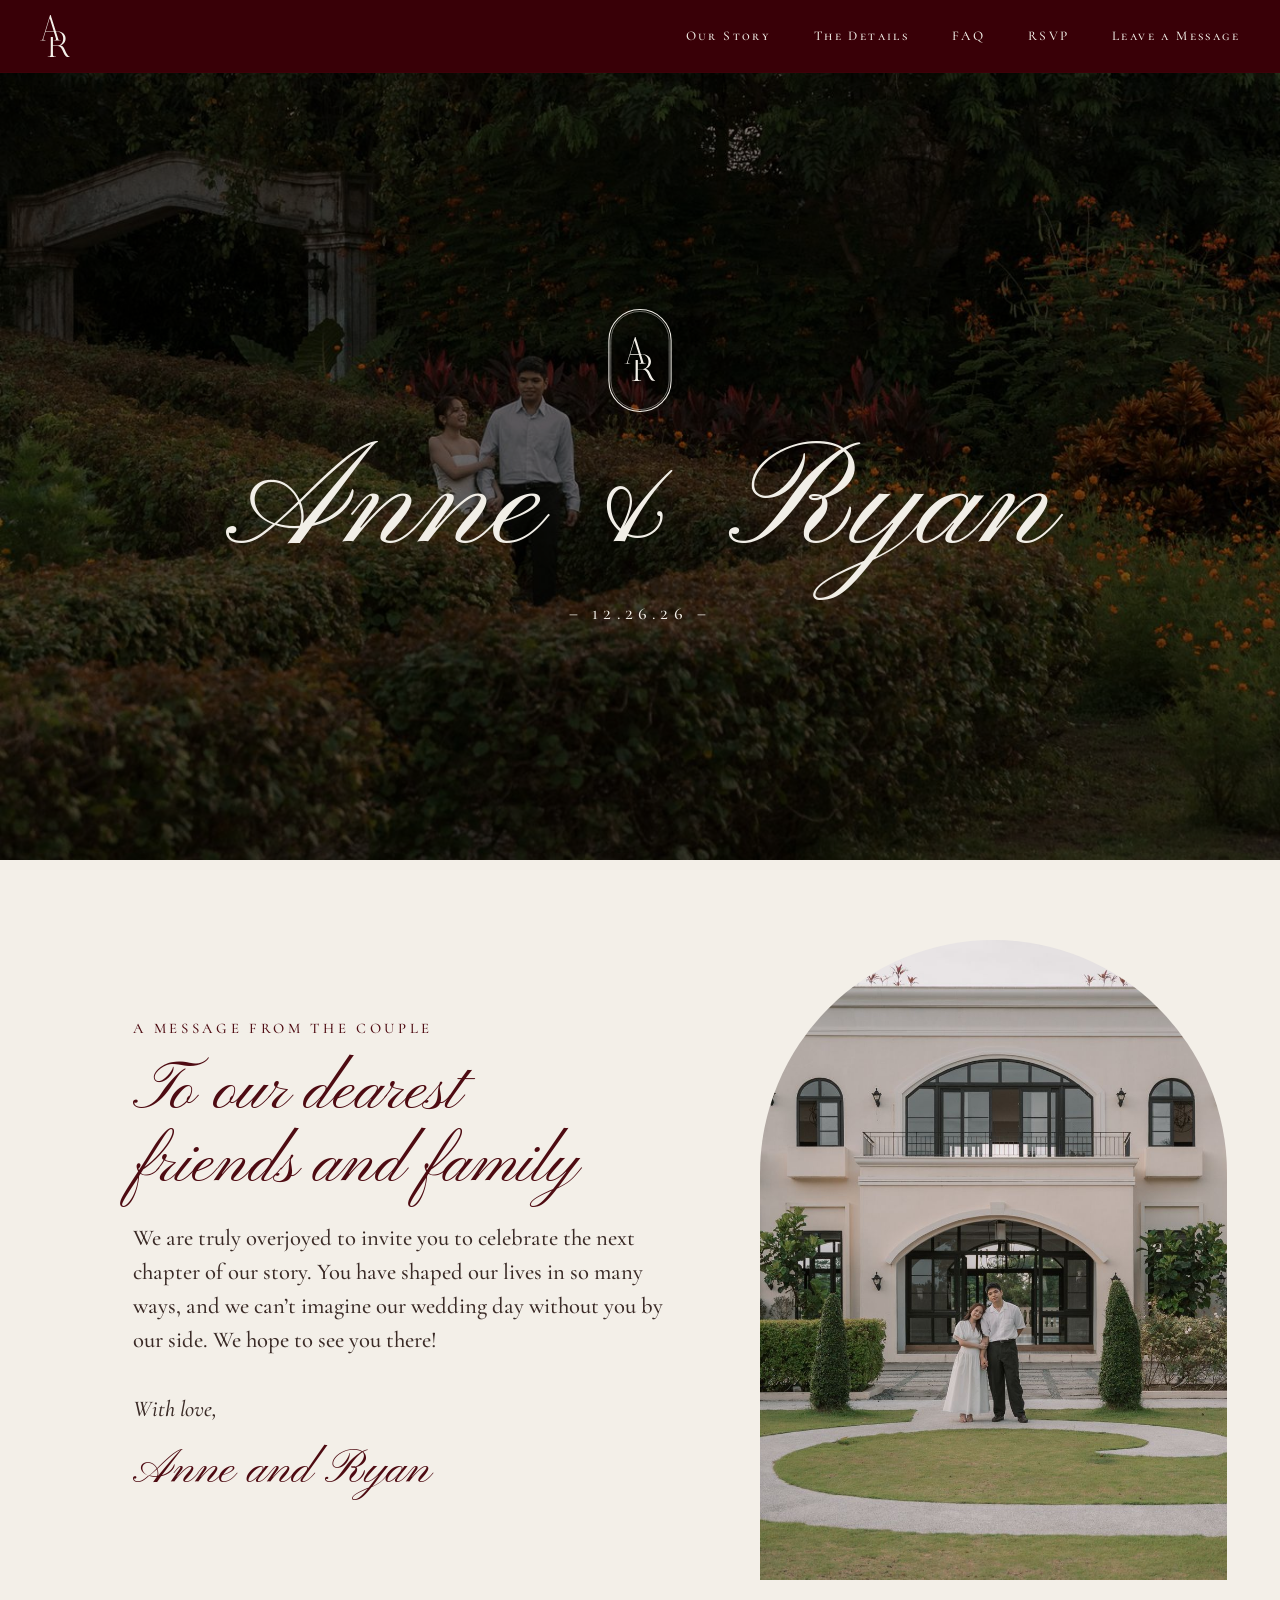
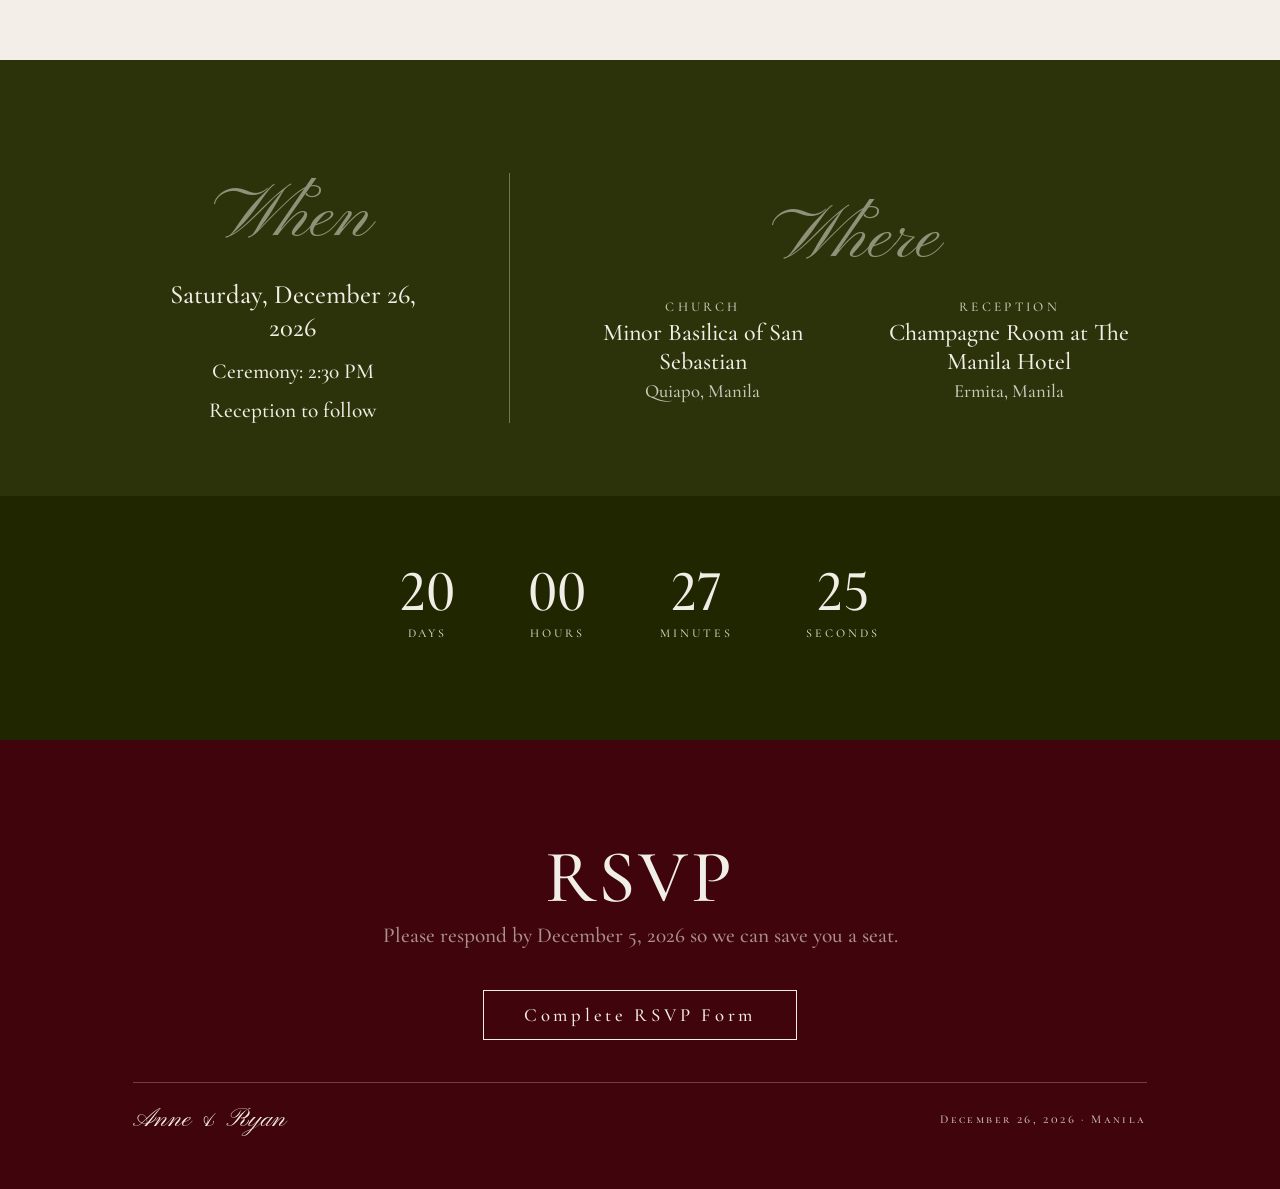
==== commit 28ec24f8: "Part II: pages and handoff Co-Authored-By: Claude Opus 5.5 <noreply@anthropic.com> Claude-Session: " ====
--- a/anne-and-ryan-wedding/index.html
+++ b/anne-and-ryan-wedding/index.html
@@ -8,7 +8,7 @@
   <meta property="og:title" content="Anne &amp; Ryan · December 26, 2026">
   <meta property="og:description" content="Saturday, December 26, 2026 · Minor Basilica of San Sebastian, Manila. We hope to see you there!">
   <meta property="og:image" content="assets/img/hero.jpg">
-  <link rel="icon" href="assets/img/favicon.svg">
+  <link rel="icon" href="assets/img/favicon.svg?v=2">
   <link rel="preconnect" href="https://fonts.googleapis.com">
   <link rel="preconnect" href="https://fonts.gstatic.com" crossorigin>
   <link rel="stylesheet" href="https://fonts.googleapis.com/css2?family=Afacad&family=Cormorant+Garamond:ital,wght@0,500;0,600;1,500&family=Cormorant+SC:wght@500&family=Pinyon+Script&display=swap">
@@ -27,12 +27,12 @@
 
   <main>
     <section class="hero">
-      <img class="hero__bg" src="assets/img/hero-stairs.jpg" alt="">
+      <img class="hero__bg" src="assets/img/hero-garden.jpg" alt="">
       <div class="hero__inner" data-fade>
         <p class="hero-date" data-welcome hidden>Welcome</p>
         <div class="monogram" aria-hidden="true"><img src="assets/img/monogram-pill.svg" alt=""></div>
         <h1>Anne &amp; Ryan</h1>
-        <p class="hero-date" data-c="date">December 26, 2026</p>
+        <p class="hero-date">– 12.26.26 –</p>
         <a class="btn btn--outline" href="#message" data-continue hidden>Continue</a>
       </div>
     </section>
@@ -45,7 +45,7 @@
         <p class="with">With love,</p>
         <p class="sig">Anne and Ryan</p>
       </div>
-      <img class="arch-photo" src="assets/img/arch-photo.jpg" alt="Anne and Ryan looking at each other" loading="lazy" data-fade>
+      <img class="arch-photo" src="assets/img/arch-photo-50.jpg" alt="Anne and Ryan in front of the villa" loading="lazy" data-fade>
     </section>
 
     <section class="ww">
--- a/anne-and-ryan-wedding/assets/css/style.css
+++ b/anne-and-ryan-wedding/assets/css/style.css
@@ -85,13 +85,13 @@
 
 .menu {
   position: fixed; inset: 0; z-index: 50;
-  background: rgba(57,0,7,.97); color: var(--cream);
+  background: var(--nav); color: var(--cream); /* Nov 16: solid, 100% */
   display: flex; flex-direction: column; align-items: center; justify-content: center; gap: 28px;
   font-family: var(--serif-sc); letter-spacing: .18em;
   font-size: 22px; opacity: 0; pointer-events: none; transition: opacity .3s;
 }
 .menu.open { opacity: 1; pointer-events: auto; }
-.menu a { opacity: .75; }
+.menu a { opacity: 1; } /* Nov 16: every menu link at 100% */
 .menu a[aria-current="page"] { opacity: 1; }
 .menu .brand img { width: 40px; height: 57px; }
 .menu-close { position: absolute; top: 18px; right: 18px; background: none; border: 0; font-size: 34px; color: var(--cream); line-height: 1; }
@@ -212,8 +212,13 @@
 .story-top .polaroid { width: calc(676 * var(--u)); height: calc(868 * var(--u)); --rot: 2deg; }
 
 /* five photos at uneven heights */
-.moments { background: var(--bg-2); padding: calc(40 * var(--u)) calc(120 * var(--u)) calc(180 * var(--u)); display: flex; justify-content: center; align-items: flex-start; gap: calc(36 * var(--u)); }
-.moments img { border-radius: calc(14 * var(--u)); object-fit: cover; flex: none; }
+/* Our Story photos: one revolving strip (Nov 17). moments.js repeats the set once and moves scrollLeft; the margin on
+   every photo (not flex gap) makes the two halves exactly equal, so the jump back by one set is invisible */
+.moments { background: var(--bg-2); padding: calc(40 * var(--u)) 0 calc(180 * var(--u)); overflow-x: auto; overflow-y: hidden; scrollbar-width: none; overscroll-behavior-x: contain; }
+.moments::-webkit-scrollbar { display: none; }
+.moments__track { display: flex; align-items: flex-start; width: max-content; padding-left: calc(120 * var(--u)); }
+.moments img { border-radius: calc(14 * var(--u)); object-fit: cover; flex: none; margin-right: calc(36 * var(--u)); -webkit-user-drag: none; user-select: none; }
+.moments.is-dragging { cursor: grabbing; }
 .moments .m1 { width: calc(300 * var(--u)); height: calc(440 * var(--u)); }
 .moments .m2 { width: calc(260 * var(--u)); height: calc(360 * var(--u)); margin-top: calc(140 * var(--u)); }
 .moments .m3 { width: calc(320 * var(--u)); height: calc(480 * var(--u)); margin-top: calc(40 * var(--u)); }
@@ -276,6 +281,7 @@
 /* =========================================================
    INVITE CODE (invite.html, Figma "invite code" / wrong / forgot / sent)
    ========================================================= */
+.nav + .gate { min-height: calc(100svh - max(56px, calc(110 * var(--u)))); } /* code page sits under the nav (Nov 16) */
 .gate { position: relative; overflow: hidden; min-height: 100svh; display: flex; align-items: center; justify-content: center; background: #000; color: var(--cream); padding: 60px 20px; }
 .gate__bg { position: absolute; inset: 0; width: 100%; height: 100%; object-fit: cover; opacity: .5; }
 .gate__inner { position: relative; display: flex; flex-direction: column; align-items: center; gap: calc(36 * var(--u)); text-align: center; width: calc(760 * var(--u)); min-width: min(100%, 420px); }
@@ -294,13 +300,13 @@
 .d-facts:has([data-table]:not([hidden])) > div:not(.rule) { width: calc(380 * var(--u)); }
 
 /* =========================================================
-   RSVP (guest list: find your invitation, answer for each guest)
+   RSVP (guest list: find your invitation by last name, answer for each guest)
    ========================================================= */
 .rsvp { position: relative; overflow: hidden; padding: calc(160 * var(--u)) 20px calc(180 * var(--u)); display: flex; justify-content: center; }
 .rsvp__bg { position: absolute; inset: 0; width: 100%; height: 100%; object-fit: cover; object-position: 50% 20%; }
 .rsvp::before { content: ""; position: absolute; inset: 0; background: rgba(32,39,0,.55); z-index: 1; }
 .rsvp__card { position: relative; z-index: 2; width: calc(1060 * var(--u)); min-width: min(100%, 560px); background: var(--bg-2); border-radius: calc(28 * var(--u)); padding: calc(110 * var(--u)) calc(120 * var(--u)) calc(120 * var(--u)); display: flex; flex-direction: column; gap: calc(44 * var(--u)); color: var(--ink); }
-.rsvp__card h1 { font-size: calc(140 * var(--u)); line-height: 1; }
+.rsvp__card h1 { font-size: calc(140 * var(--u)); line-height: 1; text-align: center; } /* every RSVP step centred (designer, Nov 17) */
 .rsvp__intro { font-size: calc(30 * var(--u)); line-height: 1.5; }
 .rstep { display: none; flex-direction: column; gap: calc(44 * var(--u)); }
 .rstep.is-active { display: flex; animation: stepIn .5s ease; }
@@ -314,7 +320,7 @@
 .rinput:disabled { opacity: .45; }
 .rhint { font-size: calc(24 * var(--u)); opacity: .7; margin-top: calc(-24 * var(--u)); }
 .rhint.is-error { color: var(--rose); opacity: 1; }
-.party-title { font-family: var(--script); color: var(--burg); font-size: calc(64 * var(--u)); line-height: 1.2; margin-top: calc(-30 * var(--u)); }
+.party-title { font-family: var(--script); color: var(--burg); font-size: calc(64 * var(--u)); line-height: 1.2; margin-top: calc(-30 * var(--u)); text-align: center; }
 .rsvp__sub { font-size: calc(28 * var(--u)); opacity: .8; margin-top: calc(-20 * var(--u)); }
 .rrule { height: 1px; background: rgba(78,11,18,.2); border: 0; margin: 0; }
 .guest { display: flex; flex-direction: column; gap: calc(20 * var(--u)); }
@@ -331,6 +337,14 @@
 .form-msg { text-align: center; color: var(--rose); font-size: calc(26 * var(--u)); }
 .rsvp-done { align-items: center; text-align: center; }
 .rsvp-done p { font-size: calc(34 * var(--u)); }
+/* RSVP sent on desktop (designer's Figma "RSVP sent logged in" 227:411, Nov 17): taller photo with the card in the
+   middle (524 above and below), title centred, 30 px text, button 40 below the text, 120 side padding */
+@media (min-width: 761px) {
+  .rsvp:has(.rsvp-done.is-active) { padding-top: calc(524 * var(--u)); padding-bottom: calc(524 * var(--u)); }
+  .rsvp:has(.rsvp-done.is-active) .rsvp__bg { object-position: 50% 13.3%; }
+  .rsvp-done p { font-size: calc(30 * var(--u)); line-height: 1.5; }
+  .rsvp-done .pill-btn { margin: calc(40 * var(--u)) 0 calc(20 * var(--u)); padding: calc(20 * var(--u)) calc(120 * var(--u)); }
+}
 
 /* shared bits used by Leave a Message (write form, inbox arrows) */
 .field { display: flex; flex-direction: column; gap: calc(20 * var(--u)); }
@@ -555,8 +569,9 @@
   .story-top h1 { font-size: 64px; }
   .story-text { gap: 18px; line-height: 1.5; }
   .story-top .polaroid { width: 280px; height: 360px; }
-  .moments { justify-content: flex-start; overflow-x: auto; padding: 24px 24px 64px; gap: 14px; scroll-snap-type: x mandatory; }
-  .moments img { scroll-snap-align: center; border-radius: 8px; }
+  .moments { padding: 24px 0 64px; }
+  .moments__track { padding-left: 24px; }
+  .moments img { border-radius: 8px; margin-right: 14px; }
 
   .d-head { padding: 72px 20px 40px; }
   .d-head h1 { font-size: 72px; }
@@ -589,6 +604,7 @@
   .faq .polaroid { width: 240px; height: 357px; margin: 0; }
 
   .gate h1 { font-size: 64px; }
+  .nav + .gate { min-height: calc(100svh - 64px); }
   .gate__msg { font-size: 19px; }
   .gate__field { font-size: 20px; padding: 12px 14px; border-radius: 8px; }
   .gate__err { font-size: 15px; }
@@ -610,6 +626,11 @@
   .choices button { font-size: 20px; padding: 12px 14px; border-radius: 8px; }
   .form-msg { font-size: 16px; }
   .rsvp-done p { font-size: 20px; }
+  /* RSVP sent on phones (designer, Nov 16): card lower so the couple shows above it, even padding, one-line button */
+  .rsvp:has(.rsvp-done.is-active) { padding-top: 220px; }
+  .rsvp:has(.rsvp-done.is-active) .rsvp__bg { object-position: 50% 0; }
+  .rsvp:has(.rsvp-done.is-active) .rsvp__card { padding-bottom: 40px; }
+  .rsvp-done .pill-btn { font-size: 16px; letter-spacing: 2.5px; padding: 14px 24px; white-space: nowrap; }
 
   .lam { min-height: 0; }
   .stage-wrap { height: auto; display: flex; flex-direction: column; padding-top: 110px; }
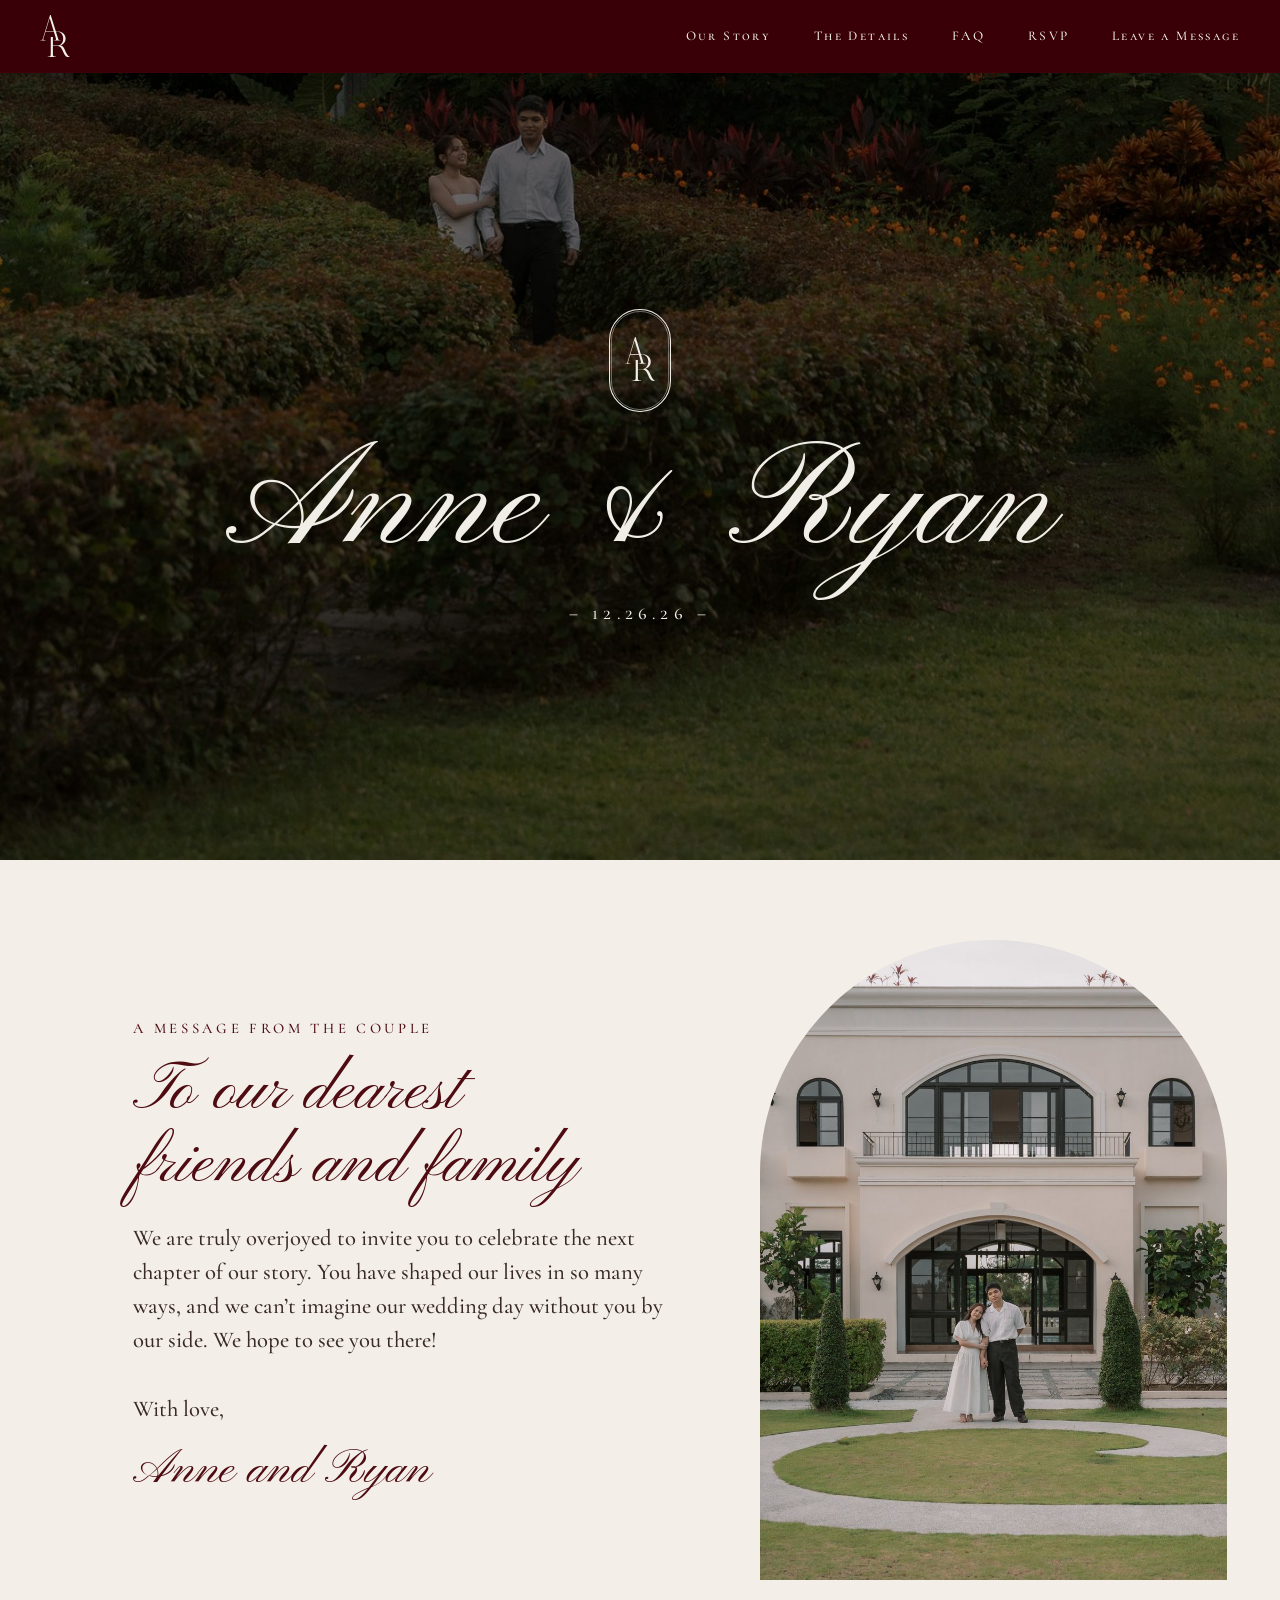
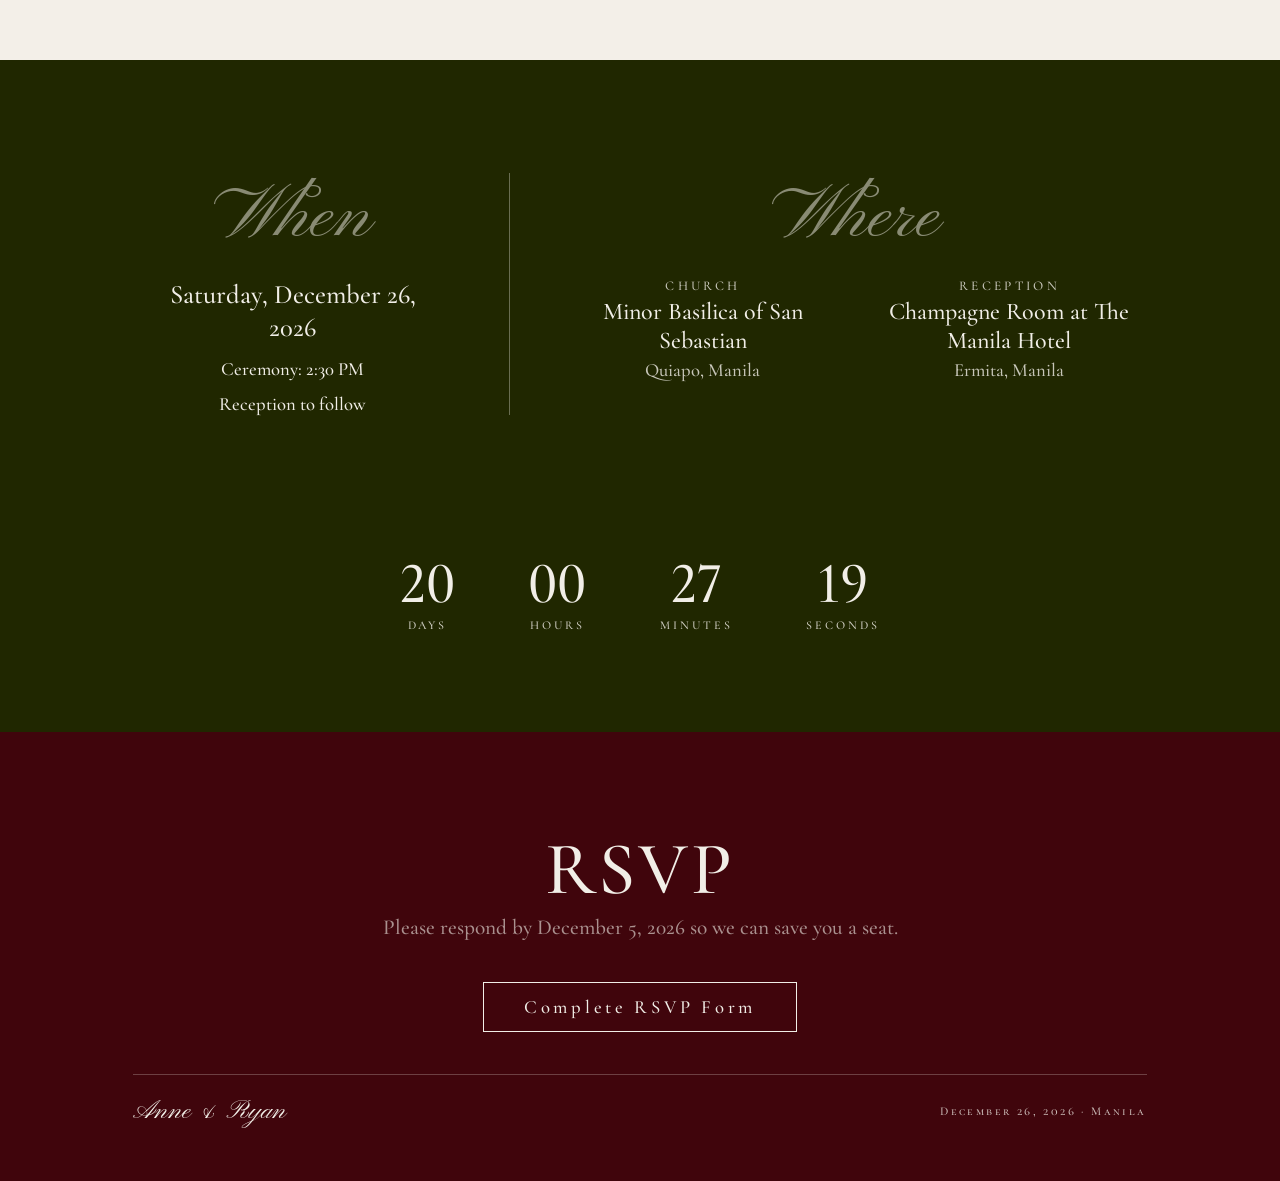
==== commit b75cf815: "Part III: story text, RSVP hint, FAQ answers, Write a Message pill, PNG favicons, HANDOFF round 23" ====
--- a/anne-and-ryan-wedding/index.html
+++ b/anne-and-ryan-wedding/index.html
@@ -8,7 +8,9 @@
   <meta property="og:title" content="Anne &amp; Ryan · December 26, 2026">
   <meta property="og:description" content="Saturday, December 26, 2026 · Minor Basilica of San Sebastian, Manila. We hope to see you there!">
   <meta property="og:image" content="assets/img/hero.jpg">
-  <link rel="icon" href="assets/img/favicon.svg?v=2">
+  <link rel="icon" type="image/svg+xml" href="assets/img/favicon.svg?v=3">
+  <link rel="icon" type="image/png" sizes="32x32" href="assets/img/favicon-32.png?v=3">
+  <link rel="apple-touch-icon" href="assets/img/apple-touch-icon.png?v=3">
   <link rel="preconnect" href="https://fonts.googleapis.com">
   <link rel="preconnect" href="https://fonts.gstatic.com" crossorigin>
   <link rel="stylesheet" href="https://fonts.googleapis.com/css2?family=Afacad&family=Cormorant+Garamond:ital,wght@0,500;0,600;1,500&family=Cormorant+SC:wght@500&family=Pinyon+Script&display=swap">
--- a/anne-and-ryan-wedding/assets/css/style.css
+++ b/anne-and-ryan-wedding/assets/css/style.css
@@ -157,12 +157,12 @@
   height: calc(1180 * var(--u)); min-height: 560px;
   display: flex; align-items: center; justify-content: center;
 }
-.hero__bg { position: absolute; inset: 0; width: 100%; height: 100%; object-fit: cover; object-position: 50% 26.6%; opacity: .54; } /* Figma: black 46% on top; crop = image top -31% (216:11) */
+.hero__bg { position: absolute; inset: 0; width: 100%; height: 100%; object-fit: cover; object-position: 50% 55%; opacity: .54; } /* Part II: photo #59 (flower garden); black 46% on top */
 .hero__inner { position: relative; display: flex; flex-direction: column; align-items: center; gap: calc(28 * var(--u)); text-align: center; }
 .hero__inner .btn { margin-top: calc(20 * var(--u)); }
 html { scroll-behavior: smooth; }
 /* Anne's AR in the old pill frame (Nov 15) */
-.monogram { width: calc(101 * var(--u)); height: calc(155 * var(--u)); min-width: 52px; min-height: 80px; }
+.monogram { width: calc(94 * var(--u)); height: calc(155 * var(--u)); min-width: 48px; min-height: 80px; } /* Part II: capsule frame from the Canva pubmats */
 .monogram img { width: 100%; height: 100%; }
 .hero h1 { color: var(--cream); font-size: calc(220 * var(--u)); line-height: 1.05; white-space: nowrap; }
 .hero .hero-date { font-family: var(--serif-sc); font-size: calc(26 * var(--u)); letter-spacing: .3em; text-transform: uppercase; }
@@ -175,19 +175,20 @@
 .couple-msg__text .lab-sc { font-size: calc(22 * var(--u)); letter-spacing: .25em; }
 .couple-msg__text h2 { font-size: calc(100 * var(--u)); line-height: 1.1; }
 .couple-msg__text .body { font-size: calc(34 * var(--u)); line-height: 1.5; }
-.couple-msg__text .with { font-style: italic; font-size: calc(34 * var(--u)); margin-top: calc(28 * var(--u)); }
+.couple-msg__text .with { font-size: calc(34 * var(--u)); margin-top: calc(28 * var(--u)); } /* Part II: plain Cormorant, no italics */
 .couple-msg__text .sig { font-family: var(--script); color: var(--burg); font-size: calc(72 * var(--u)); }
 .arch-photo { width: calc(700 * var(--u)); aspect-ratio: 700 / 960; object-fit: cover; border-radius: 999px 999px 0 0; flex: none; }
 
 /* When / Where (lighter olive) + countdown (dark olive), Figma 216:27 / 216:46 */
-.ww { background: var(--olive-2); color: var(--cream); padding: calc(170 * var(--u)) calc(200 * var(--u)) calc(110 * var(--u)); display: flex; justify-content: center; text-align: center; }
-.ww__row { display: flex; align-items: center; gap: calc(100 * var(--u)); }
+.ww { background: var(--olive); /* Part II: the darker olive, same as the countdown */ color: var(--cream); padding: calc(170 * var(--u)) calc(200 * var(--u)) calc(110 * var(--u)); display: flex; justify-content: center; text-align: center; }
+.ww__row { display: flex; align-items: flex-start; gap: calc(100 * var(--u)); } /* Part II: "Where" lines up with "When" */
 .ww__col { display: flex; flex-direction: column; align-items: center; gap: calc(20 * var(--u)); }
 .ww__col--when { width: calc(447 * var(--u)); }
 .ww__col--where { width: calc(840 * var(--u)); }
 .ww__rule { width: 1px; align-self: stretch; background: rgba(243,239,232,.35); }
 .ww h2 { color: var(--cream); opacity: .5; font-size: var(--fs-title); line-height: 1.25; }
 .ww .big { font-size: var(--fs-val); }
+.ww__lines p:not(.big) { font-size: calc(28 * var(--u)); } /* Part II: same size as the cities */
 .ww__lines { display: flex; flex-direction: column; gap: calc(20 * var(--u)); font-size: var(--fs-body); }
 .ww__places { display: flex; gap: calc(80 * var(--u)); }
 .ww__place { width: calc(380 * var(--u)); display: flex; flex-direction: column; align-items: center; gap: calc(6 * var(--u)); }
@@ -210,6 +211,14 @@
 .story-top h1 { font-size: calc(120 * var(--u)); }
 .story-text { font-size: var(--fs-body); line-height: 1.55; color: var(--black); display: flex; flex-direction: column; gap: calc(32 * var(--u)); }
 .story-top .polaroid { width: calc(676 * var(--u)); height: calc(868 * var(--u)); --rot: 2deg; }
+/* Part II: four photos paired with the story (2 x 2 small polaroids, alternating tilt) */
+.story-pics { width: calc(676 * var(--u)); flex: none; display: grid; grid-template-columns: 1fr 1fr; gap: calc(44 * var(--u)) calc(40 * var(--u)); }
+.story-pics .polaroid { width: auto; height: auto; margin: 0; --pb: 56; }
+.story-pics .polaroid img { aspect-ratio: 1; height: auto; display: block; }
+.story-pics .polaroid:nth-child(1) { --rot: -2deg; }
+.story-pics .polaroid:nth-child(2) { --rot: 2deg; }
+.story-pics .polaroid:nth-child(3) { --rot: 1.5deg; }
+.story-pics .polaroid:nth-child(4) { --rot: -1.5deg; }
 
 /* five photos at uneven heights */
 /* Our Story photos: one revolving strip (Nov 17). moments.js repeats the set once and moves scrollLeft; the margin on
@@ -239,14 +248,14 @@
 .d-facts .val { font-size: var(--fs-val); line-height: 1.2; }
 
 .d-day { background: var(--bg-2); padding: calc(100 * var(--u)) calc(120 * var(--u)) 0; }
-.d-day__card { background: rgba(220,162,163,.2); border-radius: calc(28 * var(--u)); padding: calc(130 * var(--u)) 0 calc(140 * var(--u)); display: flex; flex-direction: column; align-items: center; gap: calc(56 * var(--u)); color: var(--wine); }
-.d-day h2 { color: var(--wine); opacity: .6; font-size: var(--fs-title); line-height: 1.25; }
+.d-day__card { background: var(--olive); /* Part II: dark olive instead of pink */ border-radius: calc(28 * var(--u)); padding: calc(130 * var(--u)) 0 calc(140 * var(--u)); display: flex; flex-direction: column; align-items: center; gap: calc(56 * var(--u)); color: var(--cream); }
+.d-day h2 { color: var(--cream); opacity: .6; font-size: var(--fs-title); line-height: 1.25; }
 .schedule { list-style: none; margin: 0; padding: 0; width: calc(636 * var(--u)); }
 .schedule li { display: grid; grid-template-columns: calc(220 * var(--u)) calc(16 * var(--u)) 1fr; column-gap: calc(40 * var(--u)); align-items: center; height: calc(120 * var(--u)); position: relative; }
 .schedule .tt { font-size: calc(48 * var(--u)); text-align: right; }
-.schedule .dot { justify-self: center; width: calc(14 * var(--u)); height: calc(14 * var(--u)); min-width: 7px; min-height: 7px; border-radius: 50%; background: var(--wine); position: relative; }
+.schedule .dot { justify-self: center; width: calc(14 * var(--u)); height: calc(14 * var(--u)); min-width: 7px; min-height: 7px; border-radius: 50%; background: var(--cream); position: relative; }
 /* Figma 216:137: a 40px line above and below each dot (45% opacity), touching the dot, with a gap between rows */
-.schedule .dot::before, .schedule .dot::after { content: ""; position: absolute; left: 50%; width: 1px; margin-left: -.5px; height: calc(40 * var(--u)); background: rgba(54,0,0,.45); }
+.schedule .dot::before, .schedule .dot::after { content: ""; position: absolute; left: 50%; width: 1px; margin-left: -.5px; height: calc(40 * var(--u)); background: rgba(241,238,231,.45); }
 .schedule .dot::before { bottom: 100%; }
 .schedule .dot::after { top: 100%; }
 .schedule li:first-child .dot::before, .schedule li:last-child .dot::after { display: none; }
@@ -259,7 +268,7 @@
 .d-dress p.txt { font-size: var(--fs-body); line-height: 1.5; }
 .swatches { display: flex; flex-wrap: wrap; gap: calc(16 * var(--u)); }
 .swatches span { width: calc(72 * var(--u)); height: calc(72 * var(--u)); min-width: 32px; min-height: 32px; border-radius: 50%; border: calc(6 * var(--u)) solid #fff; background-size: cover !important; background-position: center !important; }
-.d-dress .polaroid { width: calc(536 * var(--u)); height: calc(758 * var(--u)); --rot: 3deg; --pb: 80; }
+.d-dress .dress-arch { width: calc(536 * var(--u)); aspect-ratio: 536 / 740; object-fit: cover; border-radius: 999px 999px 0 0; flex: none; } /* Part II: photo #76 in an arch, no polaroid */
 
 /* =========================================================
    FAQ
@@ -269,10 +278,10 @@
 .photo-head--faq img { object-position: 50% 71.6%; } /* Figma 216:200: image top -255% = the couple walking */
 .photo-head::after { content: ""; position: absolute; inset: 0; background: rgba(32,39,0,.4); }
 .photo-head h1 { position: relative; z-index: 1; color: var(--cream); font-size: calc(130 * var(--u)); text-align: center; line-height: 1.25; padding: 0 20px; }
-.faq { display: flex; align-items: flex-start; gap: calc(120 * var(--u)); padding: calc(80 * var(--u)) calc(200 * var(--u)) calc(180 * var(--u)); }
-.faq__list { width: calc(1000 * var(--u)); flex: none; display: flex; flex-direction: column; gap: calc(40 * var(--u)); }
+.faq { display: flex; justify-content: center; align-items: flex-start; gap: calc(120 * var(--u)); padding: calc(80 * var(--u)) calc(200 * var(--u)) calc(180 * var(--u)); }
+.faq__list { width: calc(1100 * var(--u)); flex: none; text-align: center; /* Part II: no photo, text centred */ display: flex; flex-direction: column; gap: calc(40 * var(--u)); }
 .faq__item { display: flex; flex-direction: column; gap: calc(10 * var(--u)); }
-.faq__item h2 { font-size: calc(52 * var(--u)); line-height: 1.25; }
+.faq__item h2 { font-family: var(--serif); font-weight: 500; font-size: calc(40 * var(--u)); line-height: 1.3; } /* Part II: Cormorant, easier to read than script */
 .faq__item p { font-size: calc(28 * var(--u)); line-height: 1.5; }
 .faq__item a { text-decoration: underline; text-underline-offset: .15em; }
 .faq .rule { height: 1px; border: 0; margin: 0; background: rgba(78,11,18,.2); }
@@ -303,7 +312,9 @@
    RSVP (guest list: find your invitation by last name, answer for each guest)
    ========================================================= */
 .rsvp { position: relative; overflow: hidden; padding: calc(160 * var(--u)) 20px calc(180 * var(--u)); display: flex; justify-content: center; }
-.rsvp__bg { position: absolute; inset: 0; width: 100%; height: 100%; object-fit: cover; object-position: 50% 20%; }
+.rsvp__bg { position: absolute; inset: 0; width: 100%; height: 100%; object-fit: cover; object-position: 50% 42%; } /* Part II: photo #96, couple just under the card */
+/* Part II: the big "RSVP" in Cormorant caps like the footer (the thank-you title stays script) */
+.rsvp__card:not(:has(.rsvp-done.is-active)) h1 { font-family: var(--sans); text-transform: uppercase; letter-spacing: .04em; font-size: calc(112 * var(--u)); line-height: 1.2; }
 .rsvp::before { content: ""; position: absolute; inset: 0; background: rgba(32,39,0,.55); z-index: 1; }
 .rsvp__card { position: relative; z-index: 2; width: calc(1060 * var(--u)); min-width: min(100%, 560px); background: var(--bg-2); border-radius: calc(28 * var(--u)); padding: calc(110 * var(--u)) calc(120 * var(--u)) calc(120 * var(--u)); display: flex; flex-direction: column; gap: calc(44 * var(--u)); color: var(--ink); }
 .rsvp__card h1 { font-size: calc(140 * var(--u)); line-height: 1; text-align: center; } /* every RSVP step centred (designer, Nov 17) */
@@ -341,7 +352,6 @@
    middle (524 above and below), title centred, 30 px text, button 40 below the text, 120 side padding */
 @media (min-width: 761px) {
   .rsvp:has(.rsvp-done.is-active) { padding-top: calc(524 * var(--u)); padding-bottom: calc(524 * var(--u)); }
-  .rsvp:has(.rsvp-done.is-active) .rsvp__bg { object-position: 50% 13.3%; }
   .rsvp-done p { font-size: calc(30 * var(--u)); line-height: 1.5; }
   .rsvp-done .pill-btn { margin: calc(40 * var(--u)) 0 calc(20 * var(--u)); padding: calc(20 * var(--u)) calc(120 * var(--u)); }
 }
@@ -374,6 +384,12 @@
 .stage-wrap { position: relative; height: calc(1606 * var(--u)); }
 .stage { position: absolute; left: 0; top: calc(41.27 * var(--u)); width: 100%; aspect-ratio: 1920 / 1652; }
 .stage > .arch { position: absolute; inset: 0; width: 100%; height: 100%; pointer-events: none; user-select: none; }
+/* Part II: photo #51 instead of the flower frame, olive veil so the copy and letters read on it */
+.stage > .arch--photo { object-fit: cover; }
+.stage:has(.arch--photo)::after { content: ""; position: absolute; inset: 0; background: rgba(32,39,0,.45); z-index: 1; pointer-events: none; }
+.stage-wrap:has(.arch--photo) { height: calc(1652 * var(--u)); }
+.stage-wrap:has(.arch--photo) .stage { top: 0; }
+.stage-wrap:has(.arch--photo) .stage-copy h1, .stage-wrap:has(.arch--photo) .stage-copy h2, .stage-wrap:has(.arch--photo) .stage-copy p { color: var(--cream); }
 .stage-copy {
   position: absolute; left: 0; right: 0; top: calc(600 * var(--u));
   display: flex; flex-direction: column; align-items: center; text-align: center; gap: calc(100 * var(--u)); z-index: 3;
@@ -536,7 +552,7 @@
 
   .hero { height: 100svh; min-height: 600px; max-height: 820px; }
   .hero__inner { gap: 18px; padding: 0 16px; }
-  .monogram { width: 58px; height: 89px; min-width: 0; min-height: 0; }
+  .monogram { width: 54px; height: 89px; min-width: 0; min-height: 0; }
   .hero h1 { font-size: 54px; }
   .hero .hero-date { font-size: 14px; }
 
@@ -558,6 +574,7 @@
   .ww__place { width: 300px; max-width: 100%; }
   .ww .name { font-size: 22px; }
   .ww .city { font-size: 18px; }
+  .ww__lines p:not(.big) { font-size: 18px; }
 
   .countdown { padding: 0 20px 72px; }
   .countdown__nums { gap: 24px; padding-top: 36px; }
@@ -569,6 +586,8 @@
   .story-top h1 { font-size: 64px; }
   .story-text { gap: 18px; line-height: 1.5; }
   .story-top .polaroid { width: 280px; height: 360px; }
+  .story-pics { width: 100%; max-width: 360px; align-self: center; gap: 22px 18px; }
+  .story-pics .polaroid { width: auto; height: auto; padding: 7px 7px 26px; }
   .moments { padding: 24px 0 64px; }
   .moments__track { padding-left: 24px; }
   .moments img { border-radius: 8px; margin-right: 14px; }
@@ -593,13 +612,13 @@
   .d-dress .lab-sc { font-size: 13px; }
   .swatches { gap: 8px; }
   .swatches span { width: 44px; height: 44px; min-width: 0; min-height: 0; border-width: 3px; }
-  .d-dress .polaroid { width: 260px; height: 368px; }
+  .d-dress .dress-arch { width: 100%; max-width: 320px; align-self: center; }
 
   .photo-head { height: 300px; min-height: 0; }
   .photo-head h1 { font-size: 52px; }
   .faq { flex-direction: column; align-items: center; gap: 48px; padding: 48px 24px 80px; }
   .faq__list { width: 100%; gap: 24px; }
-  .faq__item h2 { font-size: 32px; }
+  .faq__item h2 { font-size: 24px; }
   .faq__item p { font-size: 18px; }
   .faq .polaroid { width: 240px; height: 357px; margin: 0; }
 
@@ -612,6 +631,7 @@
   .rsvp { padding: 48px 12px 64px; }
   .rsvp__card { width: 100%; min-width: 0; border-radius: 16px; padding: 40px 22px 44px; gap: 24px; }
   .rsvp__card h1 { font-size: 72px; }
+  .rsvp__card:not(:has(.rsvp-done.is-active)) h1 { font-size: 52px; }
   .rsvp__intro { font-size: 18px; }
   .rstep, .rform { gap: 24px; }
   .rinput { border-radius: 8px; padding: 12px 14px; }
@@ -628,7 +648,6 @@
   .rsvp-done p { font-size: 20px; }
   /* RSVP sent on phones (designer, Nov 16): card lower so the couple shows above it, even padding, one-line button */
   .rsvp:has(.rsvp-done.is-active) { padding-top: 220px; }
-  .rsvp:has(.rsvp-done.is-active) .rsvp__bg { object-position: 50% 0; }
   .rsvp:has(.rsvp-done.is-active) .rsvp__card { padding-bottom: 40px; }
   .rsvp-done .pill-btn { font-size: 16px; letter-spacing: 2.5px; padding: 14px 24px; white-space: nowrap; }
 
@@ -637,6 +656,9 @@
   .stage-copy { position: relative; top: 0; padding: 0 8px; gap: 40px; order: 0; }
   .stage-copy p { width: auto; }
   .stage { position: relative; top: 0; margin-top: 44px; order: 1; }
+  .stage-wrap:has(.arch--photo) { height: auto; }
+  .stage-wrap:has(.arch--photo) .stage-copy h1, .stage-wrap:has(.arch--photo) .stage-copy h2 { color: var(--burg); }
+  .stage-wrap:has(.arch--photo) .stage-copy p { color: var(--ink); }
 
   .page-pad { padding: 110px 8px 60px; }
   .page-pad .d-head { gap: 12px; padding: 0; }
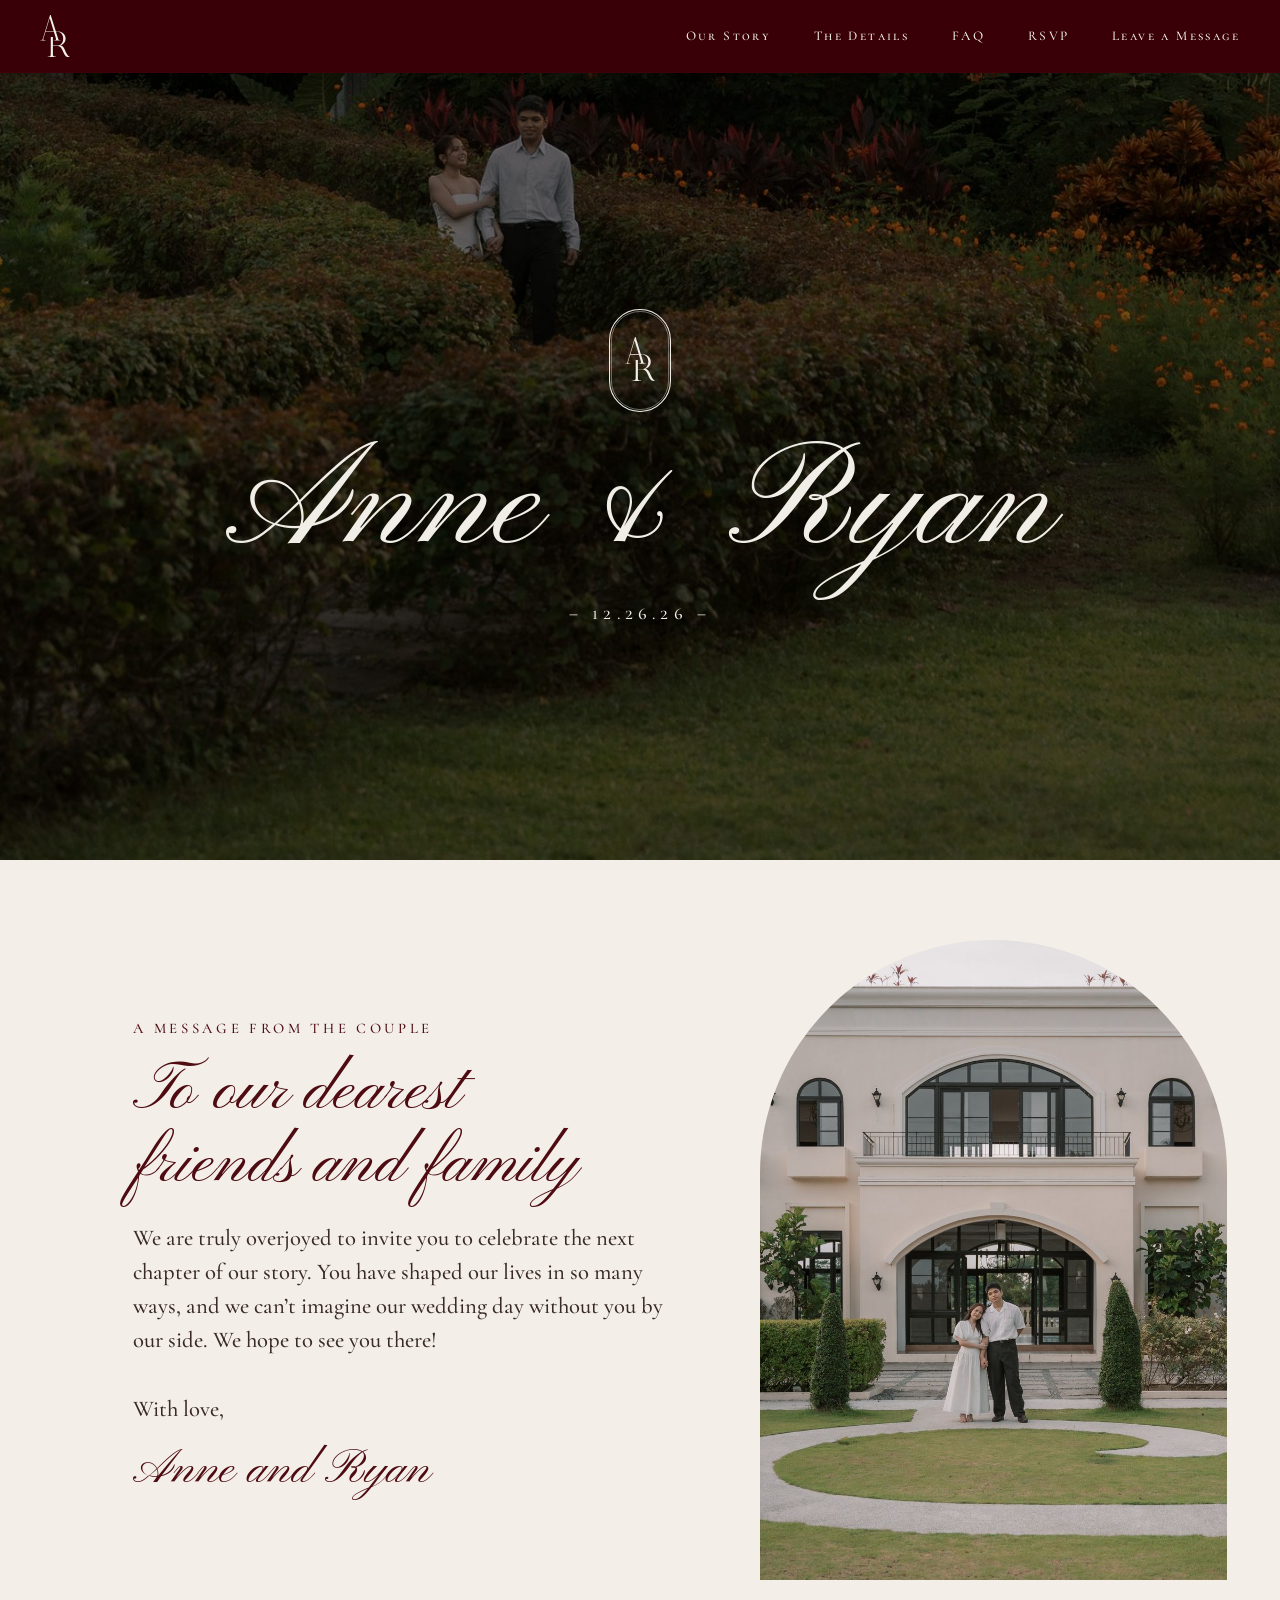
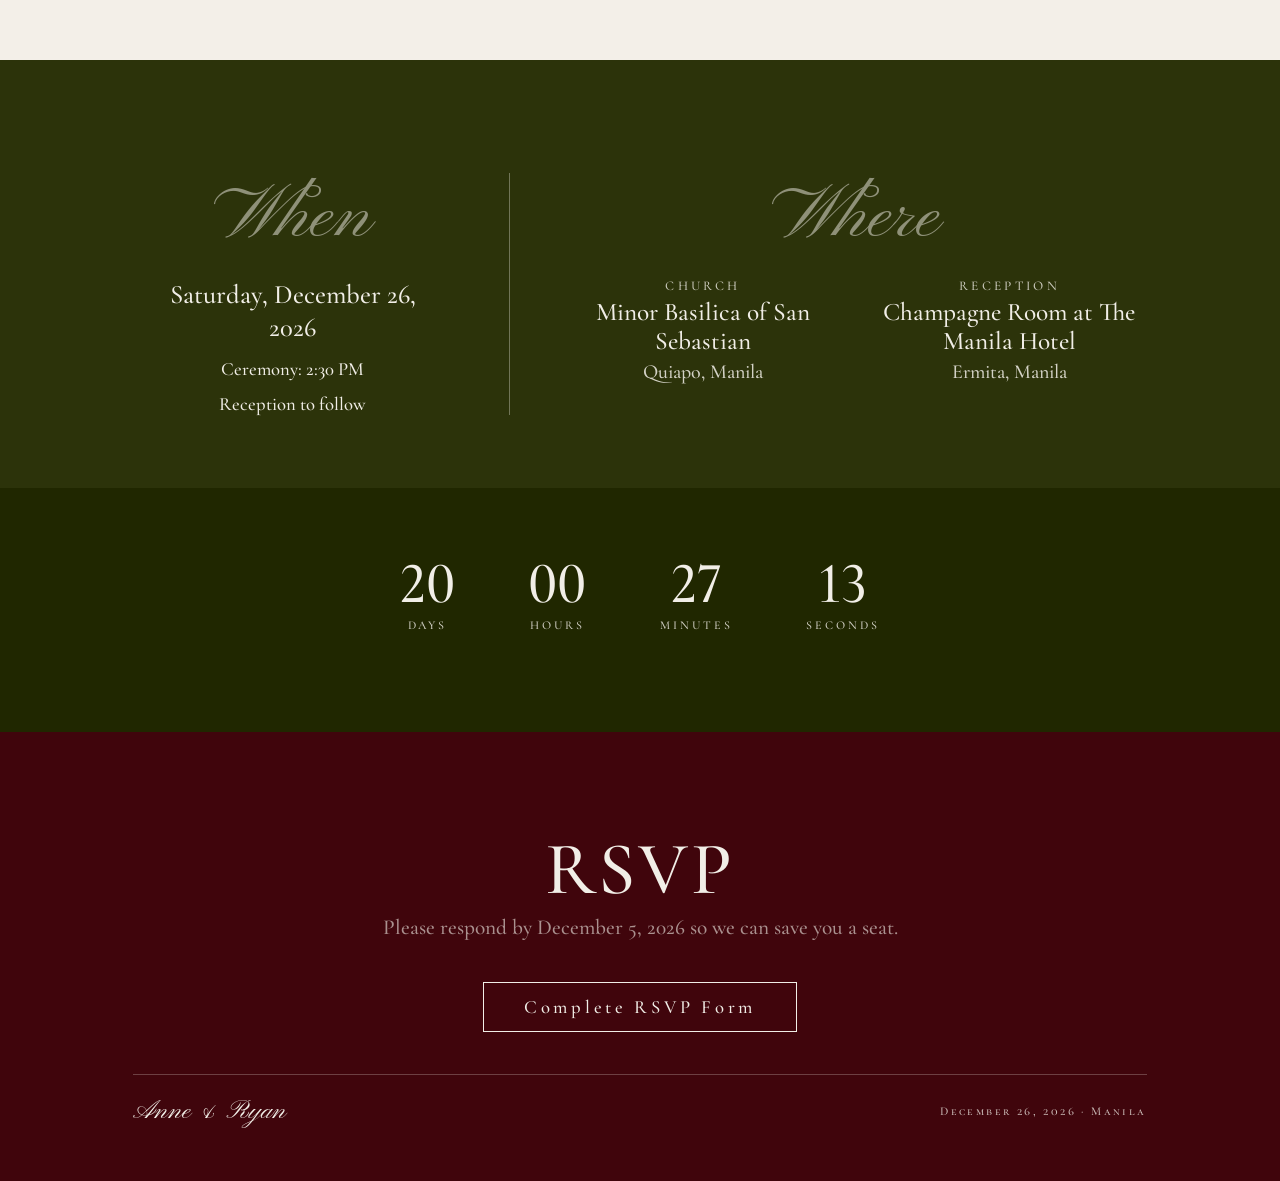
==== commit e405307f: "Round 28: pages (cache v28, QR toggle, phone banner) + HANDOFF" ====
--- a/anne-and-ryan-wedding/index.html
+++ b/anne-and-ryan-wedding/index.html
@@ -14,7 +14,7 @@
   <link rel="preconnect" href="https://fonts.googleapis.com">
   <link rel="preconnect" href="https://fonts.gstatic.com" crossorigin>
   <link rel="stylesheet" href="https://fonts.googleapis.com/css2?family=Afacad&family=Cormorant+Garamond:ital,wght@0,500;0,600;1,500&family=Cormorant+SC:wght@500&family=Pinyon+Script&display=swap">
-  <link rel="stylesheet" href="assets/css/style.css">
+  <link rel="stylesheet" href="assets/css/style.css?v=28">
 </head>
 <body>
   <header class="nav" data-nav>
@@ -101,6 +101,6 @@
   </footer>
 
   <script src="assets/js/content.js"></script>
-  <script src="assets/js/common.js"></script>
+  <script src="assets/js/common.js?v=28"></script>
 </body>
 </html>
--- a/anne-and-ryan-wedding/assets/css/style.css
+++ b/anne-and-ryan-wedding/assets/css/style.css
@@ -22,8 +22,8 @@
   --card: #f1eee7;
   --white: #fff;
   --muted: #7d7d7d;
-  --lav: #c7b8d4;
-  --lav-dark: #9a80b0;
+  --lav: #ddbdc0;      /* Part III: envelope is dusty rose now (was lavender #c7b8d4) */
+  --lav-dark: #b8878d; /* was #9a80b0 */
   --serif: "Cormorant Garamond", Georgia, serif;
   --serif-sc: "Cormorant SC", Georgia, serif;
   --sans: "Cormorant Garamond", Georgia, serif;
@@ -68,7 +68,8 @@
 
 /* ---------- nav: dark burgundy bar, links either side of the AR monogram ---------- */
 .nav {
-  position: relative; z-index: 20;
+  position: sticky; top: 0; z-index: 20; /* Nov 19 (designer): hides while scrolling down, comes back on scroll up (common.js) */
+  transition: transform .35s ease;
   height: calc(110 * var(--u)); min-height: 56px;
   padding: 0 calc(60 * var(--u)); /* Figma 216:3: monogram left, links right (Nov 16) */
   display: flex; align-items: center; justify-content: flex-start;
@@ -77,6 +78,7 @@
   border-bottom: 1px solid rgba(78,11,18,.2);
   font-family: var(--serif-sc); font-size: var(--fs-nav); letter-spacing: .18em;
 }
+.nav.nav--hidden { transform: translateY(-100%); }
 .nav a { white-space: nowrap; transition: opacity .2s; }
 .nav a:hover { opacity: .7; }
 .nav .brand { display: flex; align-items: center; margin-right: auto; }
@@ -112,6 +114,7 @@
 .btn[disabled], .btn.is-disabled { opacity: .5; cursor: not-allowed; transform: none; }
 .btn--gray { background: var(--olive); }
 .btn--wide { align-self: center; }
+.btn--pill-olive { background: var(--olive); border-radius: 999px; } /* Part III: "Write a Message" like the RSVP card buttons */
 /* rounded rose button (RSVP card) */
 .pill-btn {
   display: inline-flex; align-items: center; justify-content: center; align-self: center;
@@ -180,7 +183,7 @@
 .arch-photo { width: calc(700 * var(--u)); aspect-ratio: 700 / 960; object-fit: cover; border-radius: 999px 999px 0 0; flex: none; }
 
 /* When / Where (lighter olive) + countdown (dark olive), Figma 216:27 / 216:46 */
-.ww { background: var(--olive); /* Part II: the darker olive, same as the countdown */ color: var(--cream); padding: calc(170 * var(--u)) calc(200 * var(--u)) calc(110 * var(--u)); display: flex; justify-content: center; text-align: center; }
+.ww { background: var(--olive-2); /* Nov 19: Figma 216:27 is the lighter olive #2c330a again (countdown stays dark) */ color: var(--cream); padding: calc(170 * var(--u)) calc(200 * var(--u)) calc(110 * var(--u)); display: flex; justify-content: center; text-align: center; }
 .ww__row { display: flex; align-items: flex-start; gap: calc(100 * var(--u)); } /* Part II: "Where" lines up with "When" */
 .ww__col { display: flex; flex-direction: column; align-items: center; gap: calc(20 * var(--u)); }
 .ww__col--when { width: calc(447 * var(--u)); }
@@ -193,8 +196,8 @@
 .ww__places { display: flex; gap: calc(80 * var(--u)); }
 .ww__place { width: calc(380 * var(--u)); display: flex; flex-direction: column; align-items: center; gap: calc(6 * var(--u)); }
 .ww .lab { font-family: var(--serif-sc); font-size: var(--fs-label); letter-spacing: .25em; text-transform: uppercase; opacity: .8; }
-.ww .name { font-size: calc(36 * var(--u)); line-height: 1.18; }
-.ww .city { font-size: calc(28 * var(--u)); opacity: .8; }
+.ww .name { font-size: calc(38 * var(--u)); line-height: 1.15; }
+.ww .city { font-size: calc(30 * var(--u)); opacity: .85; } /* Figma 216:41 / 216:45 */
 
 .countdown { background: var(--olive); color: var(--cream); padding: calc(40 * var(--u)) calc(120 * var(--u)) calc(150 * var(--u)); display: flex; flex-direction: column; align-items: center; }
 .countdown__rule { display: none; } /* Figma: no line between When / Where and the countdown */
@@ -246,19 +249,18 @@
 .d-facts .rule { width: 1px; height: calc(160 * var(--u)); padding: 0; background: rgba(78,11,18,.25); }
 .d-facts .lab { font-family: var(--serif-sc); font-size: calc(22 * var(--u)); letter-spacing: .25em; text-transform: uppercase; color: var(--burg); }
 .d-facts .val { font-size: var(--fs-val); line-height: 1.2; }
+.d-facts .city { font-size: calc(28 * var(--u)); opacity: .8; } /* Part 4: city under ceremony / reception, like the landing */
 
 .d-day { background: var(--bg-2); padding: calc(100 * var(--u)) calc(120 * var(--u)) 0; }
-.d-day__card { background: var(--olive); /* Part II: dark olive instead of pink */ border-radius: calc(28 * var(--u)); padding: calc(130 * var(--u)) 0 calc(140 * var(--u)); display: flex; flex-direction: column; align-items: center; gap: calc(56 * var(--u)); color: var(--cream); }
-.d-day h2 { color: var(--cream); opacity: .6; font-size: var(--fs-title); line-height: 1.25; }
-.schedule { list-style: none; margin: 0; padding: 0; width: calc(636 * var(--u)); }
+.d-day__card { background: #ecded9; /* Nov 19: Figma 287:977, pink card + burgundy text again */ border-radius: calc(28 * var(--u)); padding: calc(130 * var(--u)) 0 calc(140 * var(--u)); display: flex; flex-direction: column; align-items: center; gap: calc(56 * var(--u)); color: var(--foot); }
+.d-day h2 { color: var(--foot); opacity: .6; font-size: var(--fs-title); line-height: 1.25; }
+.schedule { list-style: none; margin: 0; padding: 0; width: calc(636 * var(--u)); position: relative; }
+/* Nov 19: one line through every dot, first to last (Figma Rectangle 3119, 1 x 372) */
+.schedule::before { content: ""; position: absolute; left: calc(267.5 * var(--u)); top: calc(56 * var(--u)); bottom: calc(52 * var(--u)); width: 1px; background: currentColor; }
 .schedule li { display: grid; grid-template-columns: calc(220 * var(--u)) calc(16 * var(--u)) 1fr; column-gap: calc(40 * var(--u)); align-items: center; height: calc(120 * var(--u)); position: relative; }
 .schedule .tt { font-size: calc(48 * var(--u)); text-align: right; }
-.schedule .dot { justify-self: center; width: calc(14 * var(--u)); height: calc(14 * var(--u)); min-width: 7px; min-height: 7px; border-radius: 50%; background: var(--cream); position: relative; }
+.schedule .dot { justify-self: center; width: calc(14 * var(--u)); height: calc(14 * var(--u)); min-width: 7px; min-height: 7px; border-radius: 50%; background: currentColor; position: relative; }
 /* Figma 216:137: a 40px line above and below each dot (45% opacity), touching the dot, with a gap between rows */
-.schedule .dot::before, .schedule .dot::after { content: ""; position: absolute; left: 50%; width: 1px; margin-left: -.5px; height: calc(40 * var(--u)); background: rgba(241,238,231,.45); }
-.schedule .dot::before { bottom: 100%; }
-.schedule .dot::after { top: 100%; }
-.schedule li:first-child .dot::before, .schedule li:last-child .dot::after { display: none; }
 .schedule .tl { font-family: var(--serif-sc); font-size: calc(24 * var(--u)); letter-spacing: .22em; text-transform: uppercase; white-space: nowrap; }
 
 .d-dress { display: flex; align-items: center; gap: calc(160 * var(--u)); padding: calc(170 * var(--u)) calc(200 * var(--u)) calc(190 * var(--u)); }
@@ -284,6 +286,16 @@
 .faq__item h2 { font-family: var(--serif); font-weight: 500; font-size: calc(40 * var(--u)); line-height: 1.3; } /* Part II: Cormorant, easier to read than script */
 .faq__item p { font-size: calc(28 * var(--u)); line-height: 1.5; }
 .faq__item a { text-decoration: underline; text-underline-offset: .15em; }
+/* Part 4: bank QR codes under the gift answer, small; tap opens the full image */
+.faq__qr { display: flex; justify-content: center; gap: calc(30 * var(--u)); margin-top: calc(20 * var(--u)); }
+.faq__qr a { display: block; line-height: 0; }
+.faq__qr img { height: calc(260 * var(--u)); width: auto; border-radius: calc(12 * var(--u)); }
+.faq__qr[hidden] { display: none; }
+/* Nov 19 (Figma 287:13): chevron + "Collapse bank QR" under the codes, 28 / 50%, underlined; toggles the codes */
+.qr-toggle { align-self: center; display: flex; flex-direction: column; align-items: center; gap: calc(10 * var(--u)); margin-top: calc(18 * var(--u)); background: none; border: 0; padding: 0; color: var(--black); opacity: .5; font-size: calc(28 * var(--u)); line-height: 1.5; text-decoration: underline; text-underline-offset: .15em; transition: opacity .2s; }
+.qr-toggle:hover { opacity: .8; }
+.qr-toggle svg { width: calc(15 * var(--u)); min-width: 10px; height: auto; transition: transform .25s; }
+.qr-toggle[aria-expanded="false"] svg { transform: rotate(180deg); }
 .faq .rule { height: 1px; border: 0; margin: 0; background: rgba(78,11,18,.2); }
 .faq .polaroid { width: calc(456 * var(--u)); height: calc(678 * var(--u)); margin: calc(48 * var(--u)) 0 0 calc(12 * var(--u)); --pb: 80; --rot: -2deg; } /* Figma 216:233: position + -2deg tilt matched to the frame */
 
@@ -387,16 +399,29 @@
 /* Part II: photo #51 instead of the flower frame, olive veil so the copy and letters read on it */
 .stage > .arch--photo { object-fit: cover; }
 .stage:has(.arch--photo)::after { content: ""; position: absolute; inset: 0; background: rgba(32,39,0,.45); z-index: 1; pointer-events: none; }
-.stage-wrap:has(.arch--photo) { height: calc(1652 * var(--u)); }
-.stage-wrap:has(.arch--photo) .stage { top: 0; }
+/* Part III: the photo stage sits in the flow, so the section is exactly as tall as the photo (no cream strip under it
+   when the scrollbar or a wide screen makes 100% width differ from 1920 units) */
+.stage-wrap:has(.arch--photo) { height: auto; }
+.stage-wrap:has(.arch--photo) .stage { position: relative; top: 0; }
 .stage-wrap:has(.arch--photo) .stage-copy h1, .stage-wrap:has(.arch--photo) .stage-copy h2, .stage-wrap:has(.arch--photo) .stage-copy p { color: var(--cream); }
 .stage-copy {
   position: absolute; left: 0; right: 0; top: calc(600 * var(--u));
   display: flex; flex-direction: column; align-items: center; text-align: center; gap: calc(100 * var(--u)); z-index: 3;
-}
+  pointer-events: none; /* taps go through to the photo (place a letter there); the button stays clickable */
+}
+.stage-copy .btn { pointer-events: auto; }
 .stage-copy .hd { display: flex; flex-direction: column; gap: calc(12 * var(--u)); align-items: center; }
-.stage-copy h1, .stage-copy h2 { font-size: var(--fs-title); user-select: none; }
+.stage-copy h1, .stage-copy h2 { font-size: var(--fs-title); user-select: none; pointer-events: auto; }
 .stage-copy p { font-family: var(--serif); font-size: var(--fs-body); width: calc(603 * var(--u)); }
+/* Nov 19 (Figma 216:302 / 287:16): photo stage 1920 x 1800, copy block 640 from its top, 36 between heading, text and button;
+   letters go anywhere on the photo except over that block (message.js) */
+.stage-wrap:has(.arch--photo) .stage { aspect-ratio: 1920 / 1800; }
+.stage-wrap:has(.arch--photo) .stage-copy { top: calc(640 * var(--u)); gap: calc(36 * var(--u)); }
+.stage-wrap:has(.arch--photo) .stage-copy .hd { gap: calc(36 * var(--u)); }
+.stage-wrap:has(.arch--photo) .stage-copy p { width: calc(620 * var(--u)); line-height: 1.45; }
+.stage-wrap:has(.arch--photo) .stage > .arch--photo { object-position: 50% 50%; } /* Figma crop: centred */
+#stagePlace { cursor: copy; }
+.pin.is-bad { opacity: .45; }
 
 /* note (envelope + bouquet). Box is 1000 x 900 design units; everything inside is % based */
 .note { position: absolute; width: var(--w, 300px); aspect-ratio: 1000 / 900; pointer-events: none; }
@@ -470,7 +495,7 @@
   opacity: 0; transition: opacity .2s; rotate: calc(var(--r, 0deg) * -1);
 }
 .bouquet .note .fl:hover .x, .bouquet .note .fl.sel .x { opacity: 1; }
-.bouquet.drop-ok { outline: 1px dashed #9a80b0; outline-offset: 6px; }
+.bouquet.drop-ok { outline: 1px dashed var(--lav-dark); outline-offset: 6px; }
 .drag-ghost { position: fixed; z-index: 100; pointer-events: none; translate: -50% -50%; opacity: .9; }
 .drag-ghost img { width: 100%; }
 .arrange-next { margin-top: calc(60 * var(--u)); }
@@ -604,7 +629,7 @@
   .d-day h2 { font-size: 52px; text-align: center; }
   .schedule { width: 100%; max-width: 330px; }
   .schedule li { grid-template-columns: 92px 12px 1fr; column-gap: 14px; height: 60px; }
-  .schedule .dot::before, .schedule .dot::after { height: 20px; }
+  .schedule::before { left: 112px; top: 26px; bottom: 26px; }
   .schedule .tt { font-size: 24px; }
   .schedule .tl { font-size: 12px; letter-spacing: .14em; }
   .d-dress { flex-direction: column; gap: 48px; padding: 72px 24px 80px; }
@@ -620,6 +645,10 @@
   .faq__list { width: 100%; gap: 24px; }
   .faq__item h2 { font-size: 24px; }
   .faq__item p { font-size: 18px; }
+  .faq__qr { gap: 14px; margin-top: 12px; }
+  .faq__qr img { height: 170px; border-radius: 8px; }
+  .qr-toggle { font-size: 18px; gap: 6px; margin-top: 10px; }
+  .d-facts .city { font-size: 16px; }
   .faq .polaroid { width: 240px; height: 357px; margin: 0; }
 
   .gate h1 { font-size: 64px; }
@@ -652,13 +681,15 @@
   .rsvp-done .pill-btn { font-size: 16px; letter-spacing: 2.5px; padding: 14px 24px; white-space: nowrap; }
 
   .lam { min-height: 0; }
-  .stage-wrap { height: auto; display: flex; flex-direction: column; padding-top: 110px; }
-  .stage-copy { position: relative; top: 0; padding: 0 8px; gap: 40px; order: 0; }
-  .stage-copy p { width: auto; }
-  .stage { position: relative; top: 0; margin-top: 44px; order: 1; }
-  .stage-wrap:has(.arch--photo) { height: auto; }
-  .stage-wrap:has(.arch--photo) .stage-copy h1, .stage-wrap:has(.arch--photo) .stage-copy h2 { color: var(--burg); }
-  .stage-wrap:has(.arch--photo) .stage-copy p { color: var(--ink); }
+  /* Nov 19 (Figma 244:266): the photo fills the whole section (390 x 730), copy on top of it in cream, 308 from the top */
+  .stage-wrap { height: auto; display: block; padding-top: 0; }
+  .stage { position: relative; top: 0; margin-top: 0; overflow: hidden; }
+  .stage-wrap:has(.arch--photo) .stage { aspect-ratio: 390 / 730; }
+  .stage-wrap:has(.arch--photo) .stage > .arch--photo { width: 217.4%; left: 50%; translate: -50% 0; max-width: none; } /* Figma: image 848 wide, centred */
+  .stage-wrap:has(.arch--photo) .stage-copy { position: absolute; top: calc(308 / 390 * 100vw); padding: 0 6px; gap: 23px; }
+  .stage-wrap:has(.arch--photo) .stage-copy .hd { gap: 23px; }
+  .stage-wrap:has(.arch--photo) .stage-copy p { width: auto; max-width: 361px; line-height: 1.2; }
+  .stage-wrap:has(.arch--photo) .stage-copy .btn { font-size: 18px; padding: 15px 30px; }
 
   .page-pad { padding: 110px 8px 60px; }
   .page-pad .d-head { gap: 12px; padding: 0; }
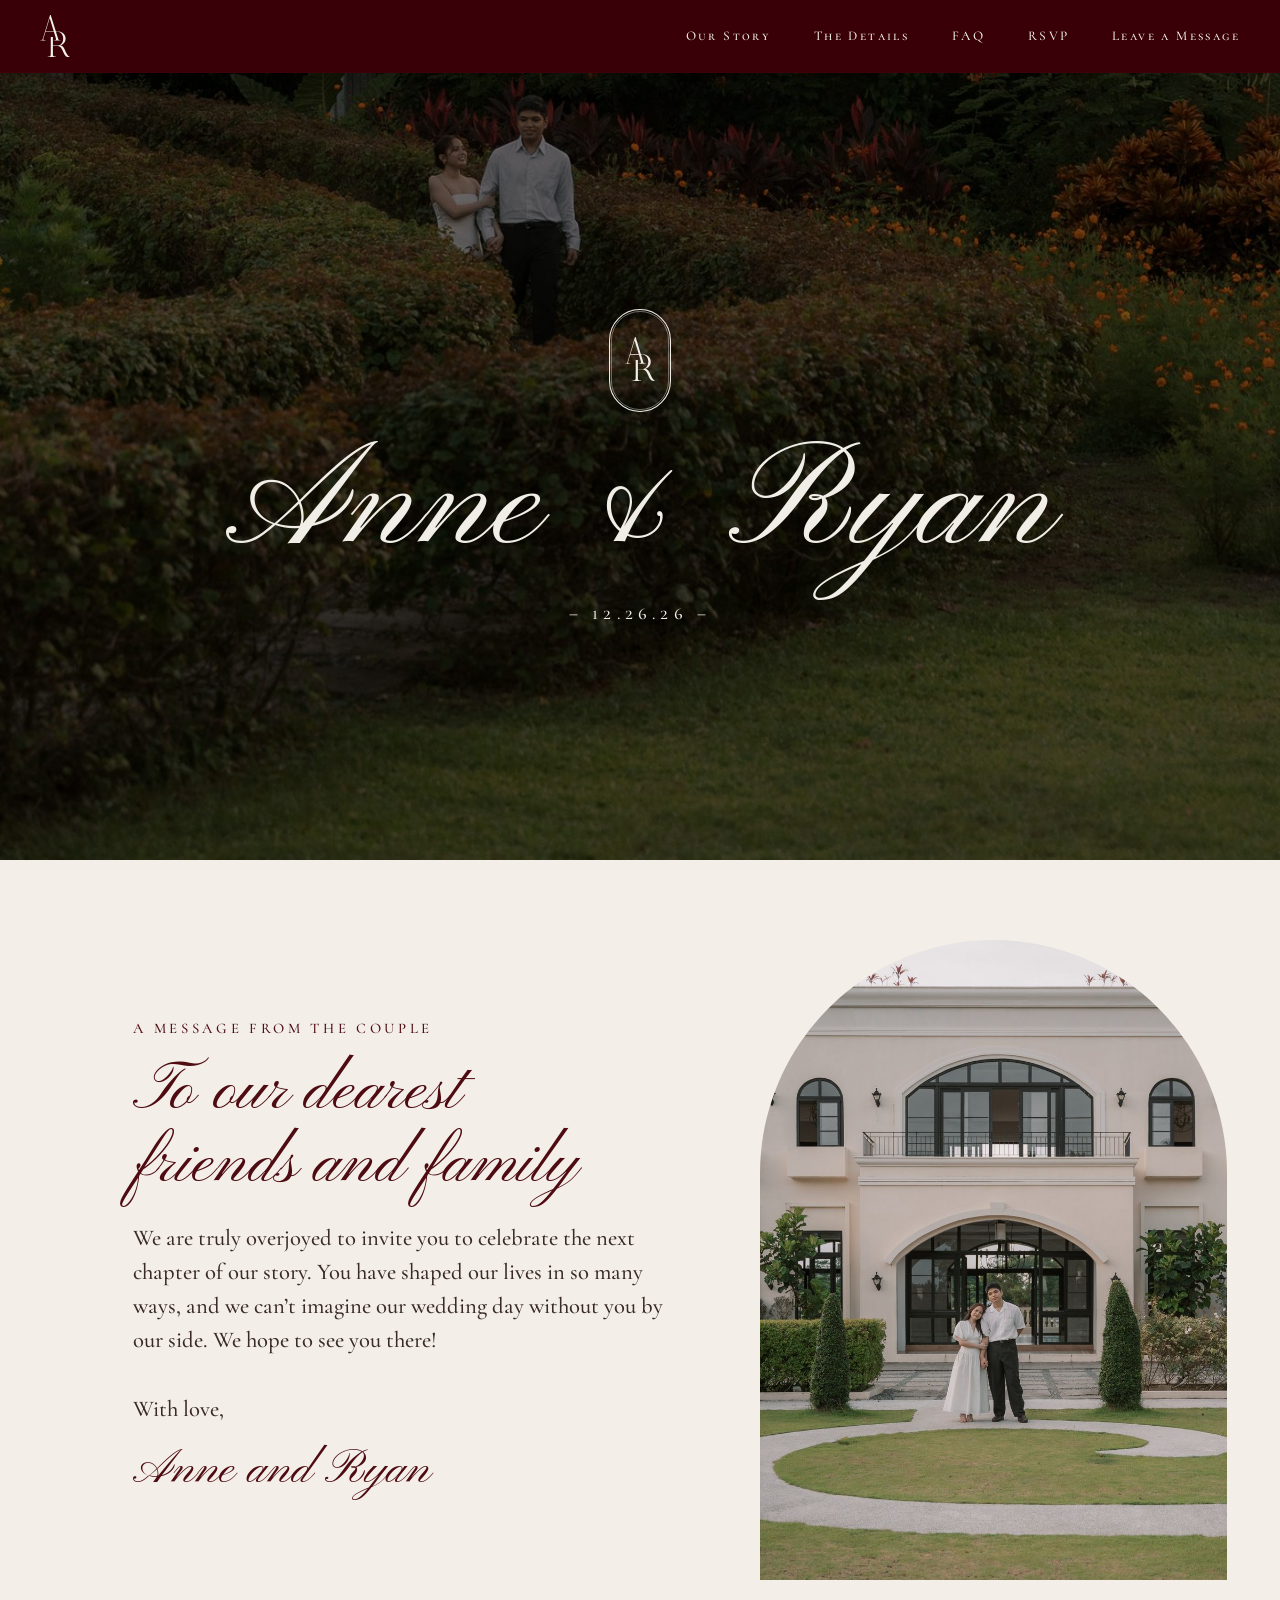
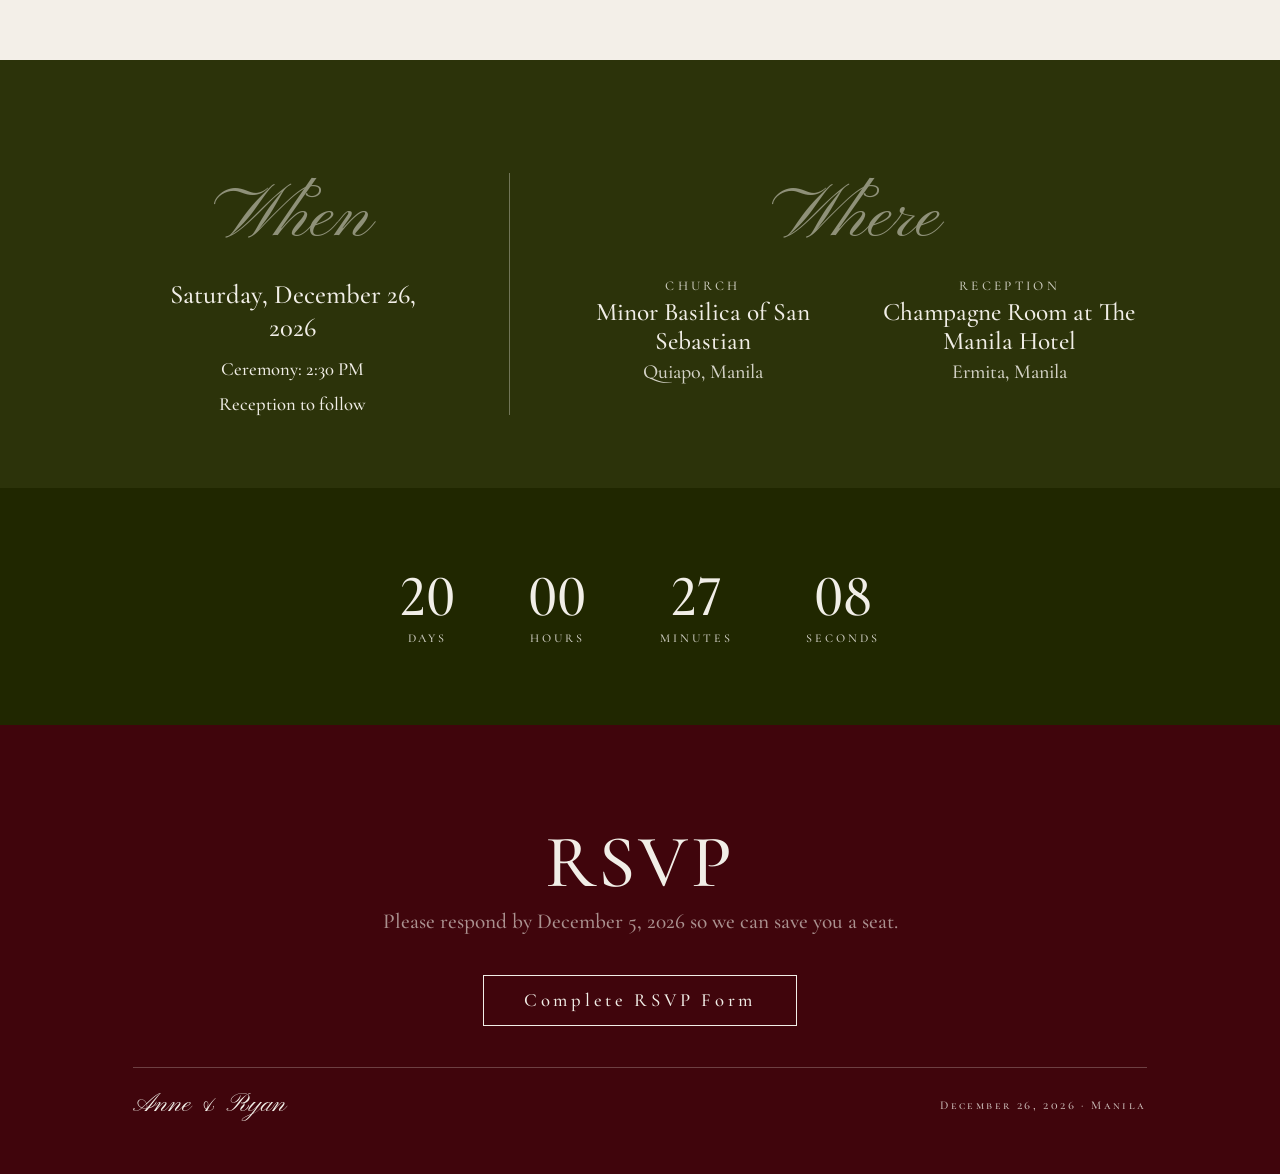
==== commit 14ea16e0: "Round 30: pages (cache v30, QR popup) + HANDOFF" ====
--- a/anne-and-ryan-wedding/index.html
+++ b/anne-and-ryan-wedding/index.html
@@ -14,7 +14,7 @@
   <link rel="preconnect" href="https://fonts.googleapis.com">
   <link rel="preconnect" href="https://fonts.gstatic.com" crossorigin>
   <link rel="stylesheet" href="https://fonts.googleapis.com/css2?family=Afacad&family=Cormorant+Garamond:ital,wght@0,500;0,600;1,500&family=Cormorant+SC:wght@500&family=Pinyon+Script&display=swap">
-  <link rel="stylesheet" href="assets/css/style.css?v=28">
+  <link rel="stylesheet" href="assets/css/style.css?v=30">
 </head>
 <body>
   <header class="nav" data-nav>
@@ -101,6 +101,6 @@
   </footer>
 
   <script src="assets/js/content.js"></script>
-  <script src="assets/js/common.js?v=28"></script>
+  <script src="assets/js/common.js?v=30"></script>
 </body>
 </html>
--- a/anne-and-ryan-wedding/assets/css/style.css
+++ b/anne-and-ryan-wedding/assets/css/style.css
@@ -199,9 +199,9 @@
 .ww .name { font-size: calc(38 * var(--u)); line-height: 1.15; }
 .ww .city { font-size: calc(30 * var(--u)); opacity: .85; } /* Figma 216:41 / 216:45 */
 
-.countdown { background: var(--olive); color: var(--cream); padding: calc(40 * var(--u)) calc(120 * var(--u)) calc(150 * var(--u)); display: flex; flex-direction: column; align-items: center; }
+.countdown { background: var(--olive); color: var(--cream); padding: calc(120 * var(--u)); display: flex; flex-direction: column; align-items: center; } /* Nov 19: numbers centred, 120 above / below (Figma 227:205) */
 .countdown__rule { display: none; } /* Figma: no line between When / Where and the countdown */
-.countdown__nums { display: flex; justify-content: center; gap: calc(110 * var(--u)); padding-top: calc(60 * var(--u)); text-align: center; }
+.countdown__nums { display: flex; justify-content: center; gap: calc(110 * var(--u)); text-align: center; }
 .countdown__nums > div { display: flex; flex-direction: column; align-items: center; gap: calc(6 * var(--u)); }
 .countdown .n { font-size: calc(88 * var(--u)); line-height: 1; font-variant-numeric: lining-nums; }
 .countdown .l { font-family: var(--serif-sc); font-size: calc(18 * var(--u)); letter-spacing: .25em; text-transform: uppercase; opacity: .85; }
@@ -290,12 +290,18 @@
 .faq__qr { display: flex; justify-content: center; gap: calc(30 * var(--u)); margin-top: calc(20 * var(--u)); }
 .faq__qr a { display: block; line-height: 0; }
 .faq__qr img { height: calc(260 * var(--u)); width: auto; border-radius: calc(12 * var(--u)); }
-.faq__qr[hidden] { display: none; }
-/* Nov 19 (Figma 287:13): chevron + "Collapse bank QR" under the codes, 28 / 50%, underlined; toggles the codes */
+/* Figma 287:13: chevron + link under the gift answer, 28 / 50%, underlined. Since Nov 19 it opens the codes in a popup */
 .qr-toggle { align-self: center; display: flex; flex-direction: column; align-items: center; gap: calc(10 * var(--u)); margin-top: calc(18 * var(--u)); background: none; border: 0; padding: 0; color: var(--black); opacity: .5; font-size: calc(28 * var(--u)); line-height: 1.5; text-decoration: underline; text-underline-offset: .15em; transition: opacity .2s; }
 .qr-toggle:hover { opacity: .8; }
-.qr-toggle svg { width: calc(15 * var(--u)); min-width: 10px; height: auto; transition: transform .25s; }
-.qr-toggle[aria-expanded="false"] svg { transform: rotate(180deg); }
+.qr-toggle svg { width: calc(15 * var(--u)); min-width: 10px; height: auto; transform: rotate(180deg); }
+/* bank QR popup: black overlay, the two codes, X top right; tap the overlay, X or Esc to close */
+.qr-pop { position: fixed; inset: 0; z-index: 60; background: rgba(0,0,0,.82); display: flex; align-items: center; justify-content: center; padding: 80px 40px; overflow-y: auto; opacity: 0; transition: opacity .25s; }
+.qr-pop.open { opacity: 1; }
+.qr-pop[hidden] { display: none; }
+.qr-pop__codes { display: flex; align-items: center; justify-content: center; gap: calc(48 * var(--u)); margin: auto; }
+.qr-pop__codes img { height: min(70vh, calc(640 * var(--u))); min-height: 300px; width: auto; border-radius: 16px; box-shadow: 0 12px 40px rgba(0,0,0,.35); }
+.qr-pop__x { position: fixed; top: 20px; right: 24px; width: 48px; height: 48px; display: flex; align-items: center; justify-content: center; background: none; border: 0; color: var(--cream); font-size: 44px; line-height: 1; padding: 0; z-index: 1; }
+.qr-pop__x:hover { opacity: .75; }
 .faq .rule { height: 1px; border: 0; margin: 0; background: rgba(78,11,18,.2); }
 .faq .polaroid { width: calc(456 * var(--u)); height: calc(678 * var(--u)); margin: calc(48 * var(--u)) 0 0 calc(12 * var(--u)); --pb: 80; --rot: -2deg; } /* Figma 216:233: position + -2deg tilt matched to the frame */
 
@@ -601,13 +607,17 @@
   .ww .city { font-size: 18px; }
   .ww__lines p:not(.big) { font-size: 18px; }
 
-  .countdown { padding: 0 20px 72px; }
-  .countdown__nums { gap: 24px; padding-top: 36px; }
+  .countdown { padding: 52px 20px; } /* Nov 19 (Figma welcome phone 244:440): 164 tall, numbers centred */
+  .countdown__nums { gap: 21px; padding-top: 0; }
+  .countdown__nums > div { gap: 7px; }
   .countdown .n { font-size: 40px; }
   .countdown .l { font-size: 11px; }
 
-  .story-top { flex-direction: column; gap: 48px; padding: 64px 24px 56px; }
-  .story-top__text { width: auto; gap: 20px; }
+  .story-top { flex-direction: column; align-items: stretch; gap: 0; padding: 64px 24px 56px; }
+  .story-top__text { display: contents; } /* Nov 19 (Figma 244:140): title, then the 4 photos, then the text */
+  .story-top h1 { order: 0; margin-bottom: 23px; }
+  .story-pics { order: 1; margin-bottom: 40px; }
+  .story-text { order: 2; }
   .story-top h1 { font-size: 64px; }
   .story-text { gap: 18px; line-height: 1.5; }
   .story-top .polaroid { width: 280px; height: 360px; }
@@ -648,6 +658,10 @@
   .faq__qr { gap: 14px; margin-top: 12px; }
   .faq__qr img { height: 170px; border-radius: 8px; }
   .qr-toggle { font-size: 18px; gap: 6px; margin-top: 10px; }
+  .qr-pop { align-items: flex-start; padding: 72px 16px 40px; }
+  .qr-pop__codes { flex-direction: column; gap: 24px; }
+  .qr-pop__codes img { width: min(80vw, 320px); height: auto; min-height: 0; }
+  .qr-pop__x { top: 12px; right: 12px; }
   .d-facts .city { font-size: 16px; }
   .faq .polaroid { width: 240px; height: 357px; margin: 0; }
 
@@ -657,7 +671,7 @@
   .gate__field { font-size: 20px; padding: 12px 14px; border-radius: 8px; }
   .gate__err { font-size: 15px; }
   .gate .monogram { width: 58px; height: 89px; }
-  .rsvp { padding: 48px 12px 64px; }
+  .rsvp { padding: 48px 12px 64px; align-items: flex-start; min-height: calc(100vh - 64px); } /* Nov 19: at least one screen tall, footer below the fold */
   .rsvp__card { width: 100%; min-width: 0; border-radius: 16px; padding: 40px 22px 44px; gap: 24px; }
   .rsvp__card h1 { font-size: 72px; }
   .rsvp__card:not(:has(.rsvp-done.is-active)) h1 { font-size: 52px; }
@@ -684,7 +698,7 @@
   /* Nov 19 (Figma 244:266): the photo fills the whole section (390 x 730), copy on top of it in cream, 308 from the top */
   .stage-wrap { height: auto; display: block; padding-top: 0; }
   .stage { position: relative; top: 0; margin-top: 0; overflow: hidden; }
-  .stage-wrap:has(.arch--photo) .stage { aspect-ratio: 390 / 730; }
+  .stage-wrap:has(.arch--photo) .stage { aspect-ratio: 390 / 730; min-height: calc(100vh - 64px); } /* Nov 19: fills the screen */
   .stage-wrap:has(.arch--photo) .stage > .arch--photo { width: 217.4%; left: 50%; translate: -50% 0; max-width: none; } /* Figma: image 848 wide, centred */
   .stage-wrap:has(.arch--photo) .stage-copy { position: absolute; top: calc(308 / 390 * 100vw); padding: 0 6px; gap: 23px; }
   .stage-wrap:has(.arch--photo) .stage-copy .hd { gap: 23px; }
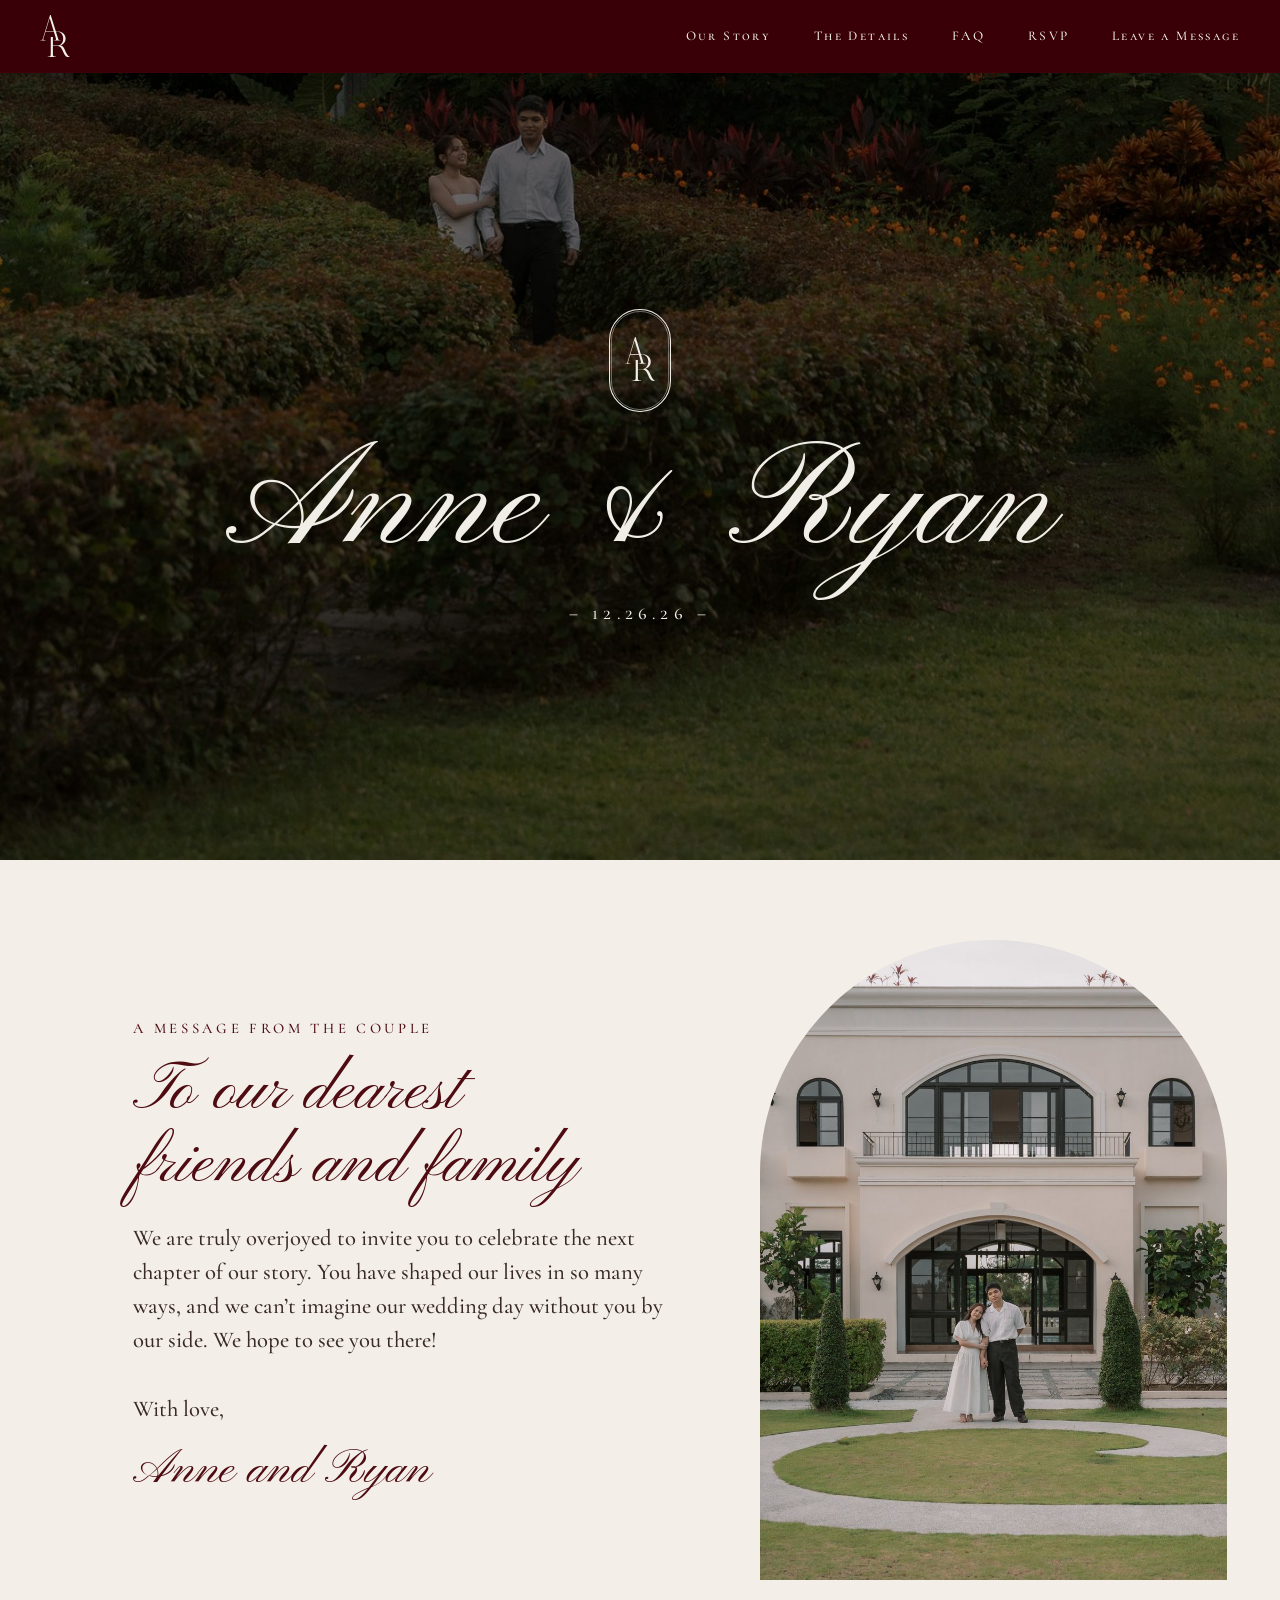
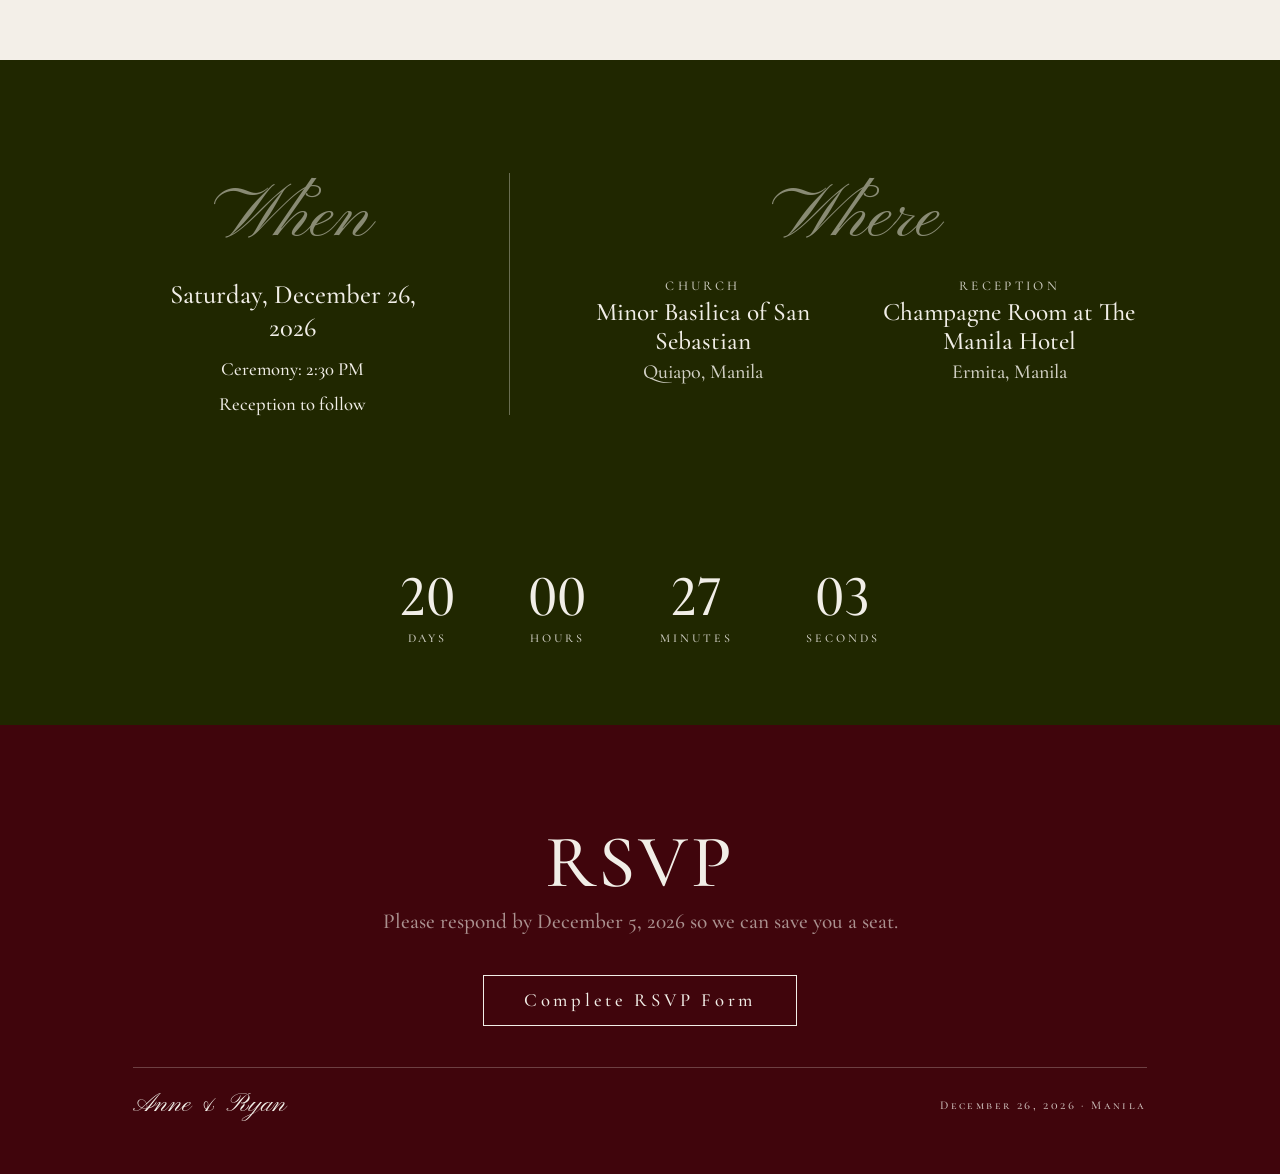
==== commit 94773c16: "Round 32: pages cache v32 + HANDOFF" ====
--- a/anne-and-ryan-wedding/index.html
+++ b/anne-and-ryan-wedding/index.html
@@ -14,7 +14,7 @@
   <link rel="preconnect" href="https://fonts.googleapis.com">
   <link rel="preconnect" href="https://fonts.gstatic.com" crossorigin>
   <link rel="stylesheet" href="https://fonts.googleapis.com/css2?family=Afacad&family=Cormorant+Garamond:ital,wght@0,500;0,600;1,500&family=Cormorant+SC:wght@500&family=Pinyon+Script&display=swap">
-  <link rel="stylesheet" href="assets/css/style.css?v=30">
+  <link rel="stylesheet" href="assets/css/style.css?v=32">
 </head>
 <body>
   <header class="nav" data-nav>
--- a/anne-and-ryan-wedding/assets/css/style.css
+++ b/anne-and-ryan-wedding/assets/css/style.css
@@ -183,7 +183,7 @@
 .arch-photo { width: calc(700 * var(--u)); aspect-ratio: 700 / 960; object-fit: cover; border-radius: 999px 999px 0 0; flex: none; }
 
 /* When / Where (lighter olive) + countdown (dark olive), Figma 216:27 / 216:46 */
-.ww { background: var(--olive-2); /* Nov 19: Figma 216:27 is the lighter olive #2c330a again (countdown stays dark) */ color: var(--cream); padding: calc(170 * var(--u)) calc(200 * var(--u)) calc(110 * var(--u)); display: flex; justify-content: center; text-align: center; }
+.ww { background: var(--olive); /* Anne (Nov 20): back to the dark olive, same as the countdown (round 28's lighter olive reverted) */ color: var(--cream); padding: calc(170 * var(--u)) calc(200 * var(--u)) calc(110 * var(--u)); display: flex; justify-content: center; text-align: center; }
 .ww__row { display: flex; align-items: flex-start; gap: calc(100 * var(--u)); } /* Part II: "Where" lines up with "When" */
 .ww__col { display: flex; flex-direction: column; align-items: center; gap: calc(20 * var(--u)); }
 .ww__col--when { width: calc(447 * var(--u)); }
@@ -252,11 +252,11 @@
 .d-facts .city { font-size: calc(28 * var(--u)); opacity: .8; } /* Part 4: city under ceremony / reception, like the landing */
 
 .d-day { background: var(--bg-2); padding: calc(100 * var(--u)) calc(120 * var(--u)) 0; }
-.d-day__card { background: #ecded9; /* Nov 19: Figma 287:977, pink card + burgundy text again */ border-radius: calc(28 * var(--u)); padding: calc(130 * var(--u)) 0 calc(140 * var(--u)); display: flex; flex-direction: column; align-items: center; gap: calc(56 * var(--u)); color: var(--foot); }
-.d-day h2 { color: var(--foot); opacity: .6; font-size: var(--fs-title); line-height: 1.25; }
+.d-day__card { background: var(--olive); /* Anne (Nov 20): dark olive card + cream text again (round 28's pink reverted) */ border-radius: calc(28 * var(--u)); padding: calc(130 * var(--u)) 0 calc(140 * var(--u)); display: flex; flex-direction: column; align-items: center; gap: calc(56 * var(--u)); color: var(--cream); }
+.d-day h2 { color: var(--cream); opacity: .6; font-size: var(--fs-title); line-height: 1.25; }
 .schedule { list-style: none; margin: 0; padding: 0; width: calc(636 * var(--u)); position: relative; }
 /* Nov 19: one line through every dot, first to last (Figma Rectangle 3119, 1 x 372) */
-.schedule::before { content: ""; position: absolute; left: calc(267.5 * var(--u)); top: calc(56 * var(--u)); bottom: calc(52 * var(--u)); width: 1px; background: currentColor; }
+.schedule::before { content: ""; position: absolute; left: calc(267.5 * var(--u)); top: calc(56 * var(--u)); bottom: calc(52 * var(--u)); width: 1px; background: rgba(241,238,231,.45); } /* cream at 45%, as the line pieces were on the olive card */
 .schedule li { display: grid; grid-template-columns: calc(220 * var(--u)) calc(16 * var(--u)) 1fr; column-gap: calc(40 * var(--u)); align-items: center; height: calc(120 * var(--u)); position: relative; }
 .schedule .tt { font-size: calc(48 * var(--u)); text-align: right; }
 .schedule .dot { justify-self: center; width: calc(14 * var(--u)); height: calc(14 * var(--u)); min-width: 7px; min-height: 7px; border-radius: 50%; background: currentColor; position: relative; }
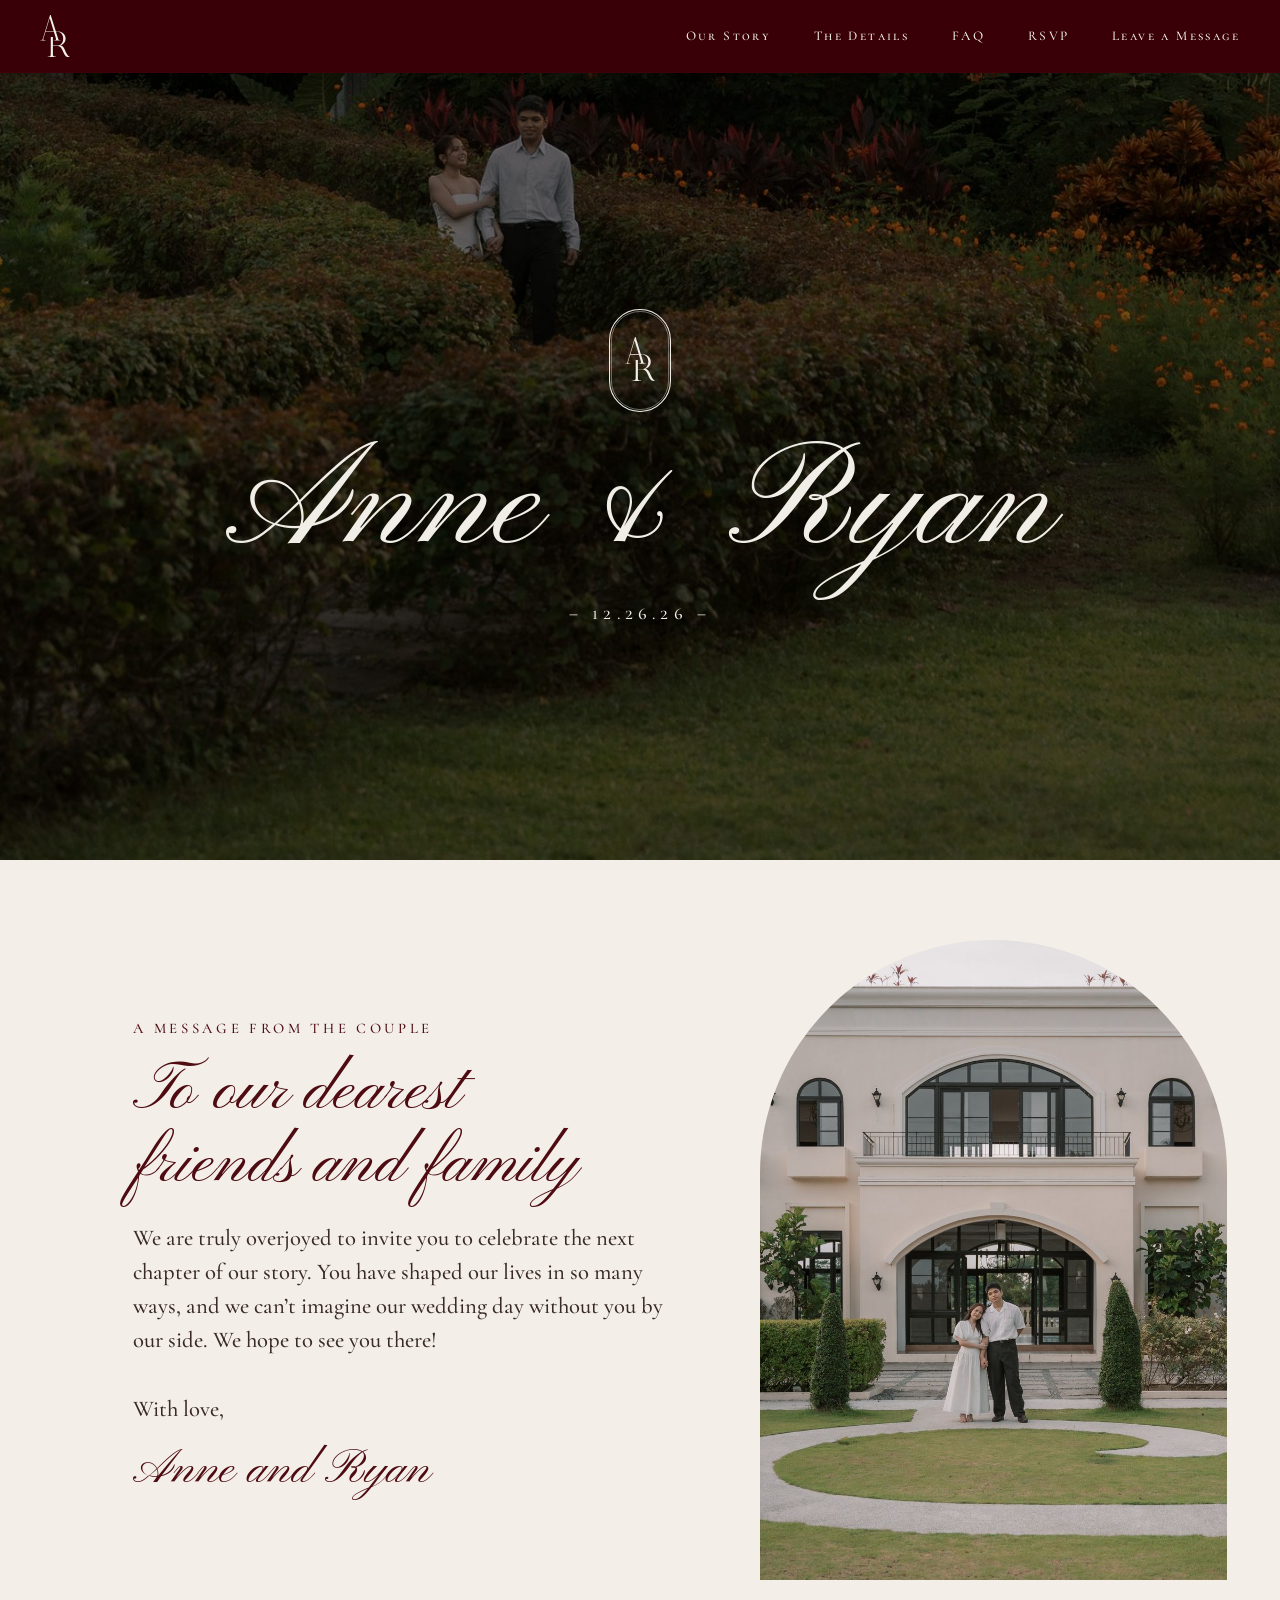
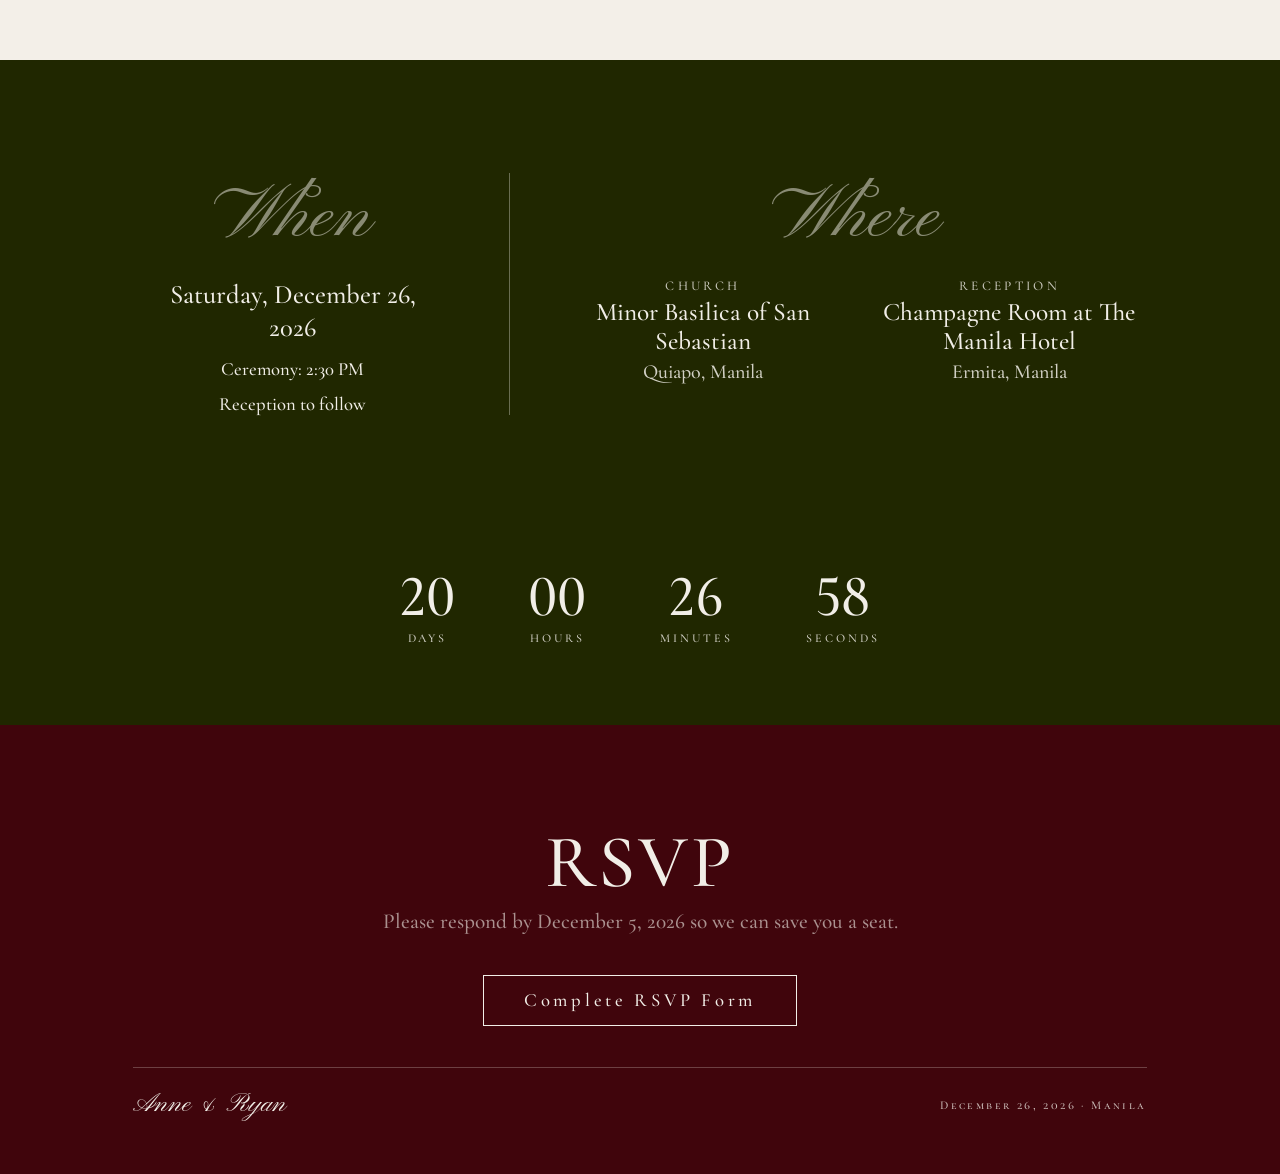
==== commit 70e29c82: "Lock RSVP answers once sent (pages + HANDOFF) Co-Authored-By: Claude Opus 5.5 <noreply@anthropic.com" ====
--- a/anne-and-ryan-wedding/index.html
+++ b/anne-and-ryan-wedding/index.html
@@ -14,7 +14,7 @@
   <link rel="preconnect" href="https://fonts.googleapis.com">
   <link rel="preconnect" href="https://fonts.gstatic.com" crossorigin>
   <link rel="stylesheet" href="https://fonts.googleapis.com/css2?family=Afacad&family=Cormorant+Garamond:ital,wght@0,500;0,600;1,500&family=Cormorant+SC:wght@500&family=Pinyon+Script&display=swap">
-  <link rel="stylesheet" href="assets/css/style.css?v=32">
+  <link rel="stylesheet" href="assets/css/style.css?v=33">
 </head>
 <body>
   <header class="nav" data-nav>
--- a/anne-and-ryan-wedding/assets/css/style.css
+++ b/anne-and-ryan-wedding/assets/css/style.css
@@ -362,6 +362,11 @@
 .link-btn { align-self: center; background: none; border: 0; padding: 0; font-family: var(--serif-sc); font-size: var(--fs-label); letter-spacing: .22em; text-transform: uppercase; color: var(--burg); text-decoration: underline; text-underline-offset: 4px; }
 .choices { display: flex; flex-direction: column; gap: calc(16 * var(--u)); }
 .choices button { text-align: left; background: var(--field); border: 0; border-radius: calc(14 * var(--u)); padding: calc(18 * var(--u)) calc(24 * var(--u)); font-size: calc(32 * var(--u)); color: var(--burg); }
+/* Nov 22: answers can't be changed once sent, shown read-only */
+.guest--locked .pill { cursor: default; }
+.pill.is-on { background: var(--rose); border-color: var(--rose); color: var(--cream); }
+.guest__note { font-size: calc(26 * var(--u)); opacity: .8; }
+.form-msg.is-note { color: var(--ink); opacity: .75; }
 .form-msg:empty { display: none; }
 .form-msg { text-align: center; color: var(--rose); font-size: calc(26 * var(--u)); }
 .rsvp-done { align-items: center; text-align: center; }
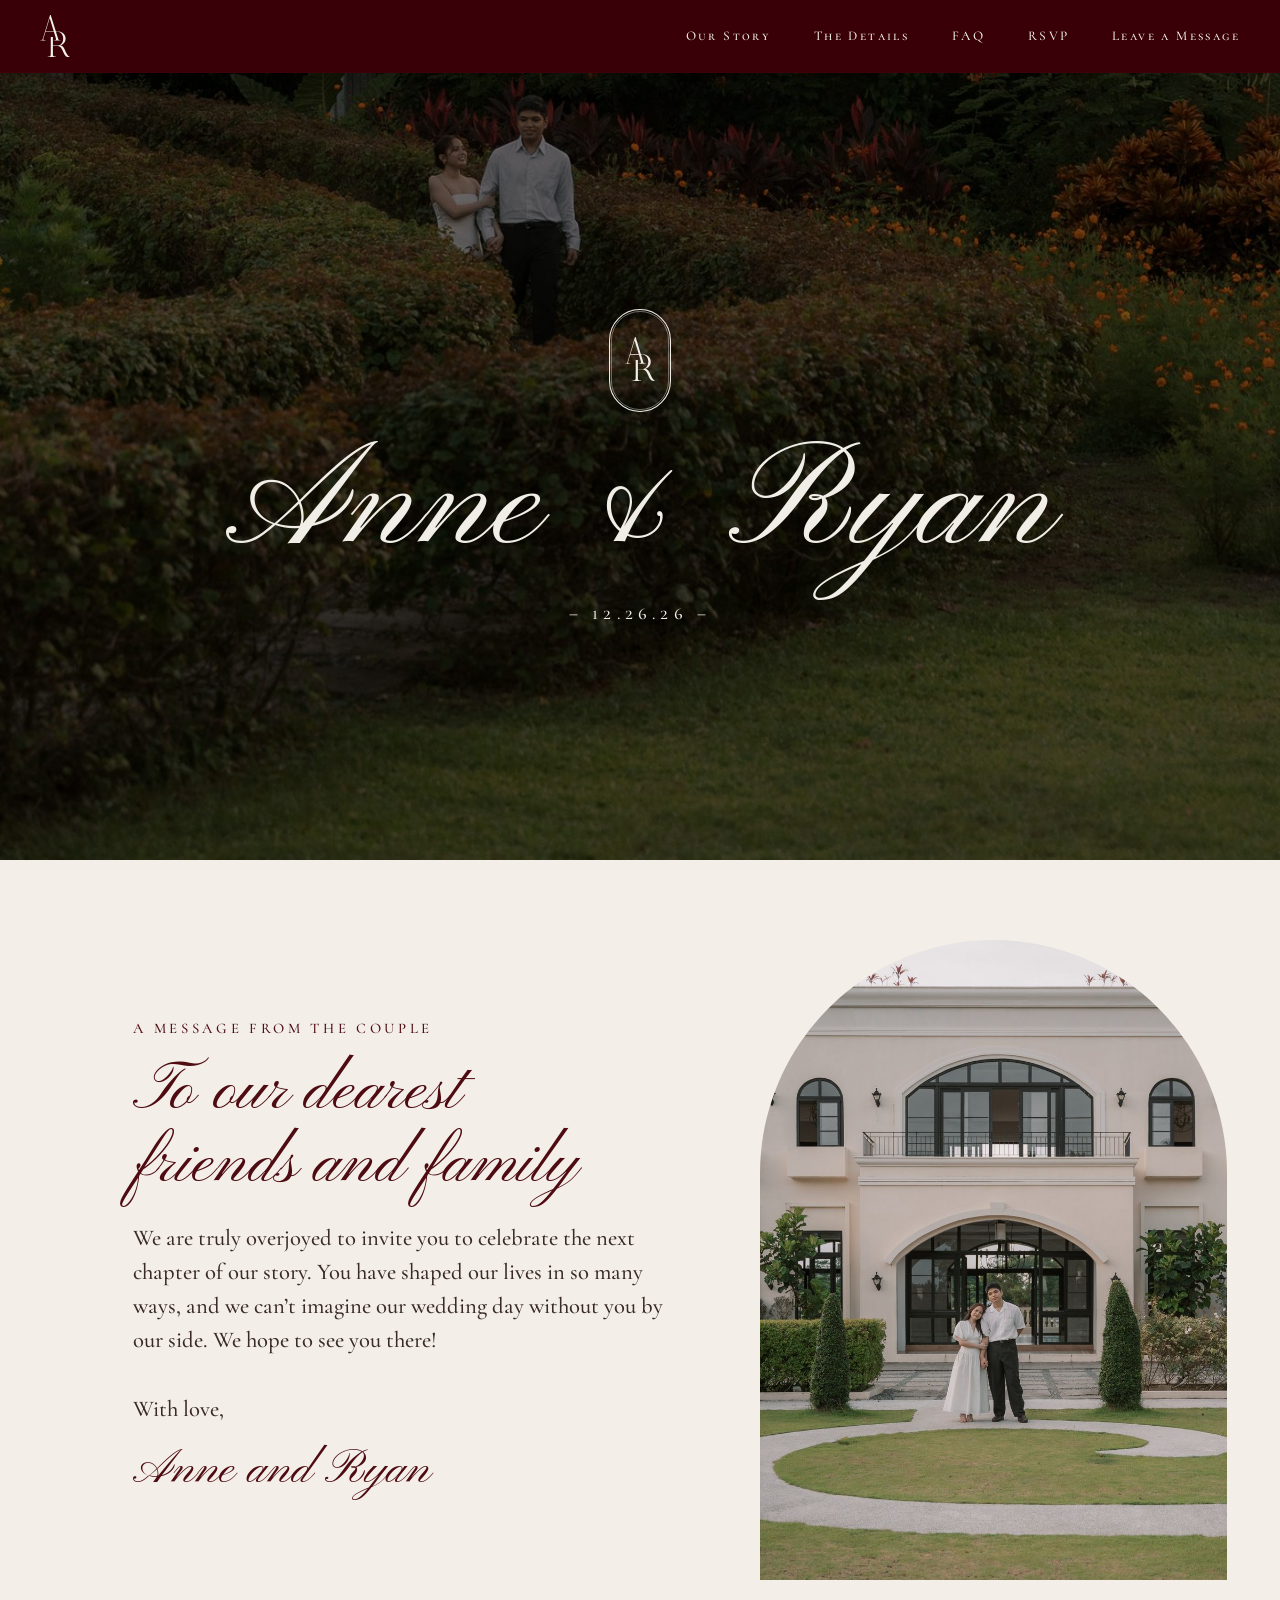
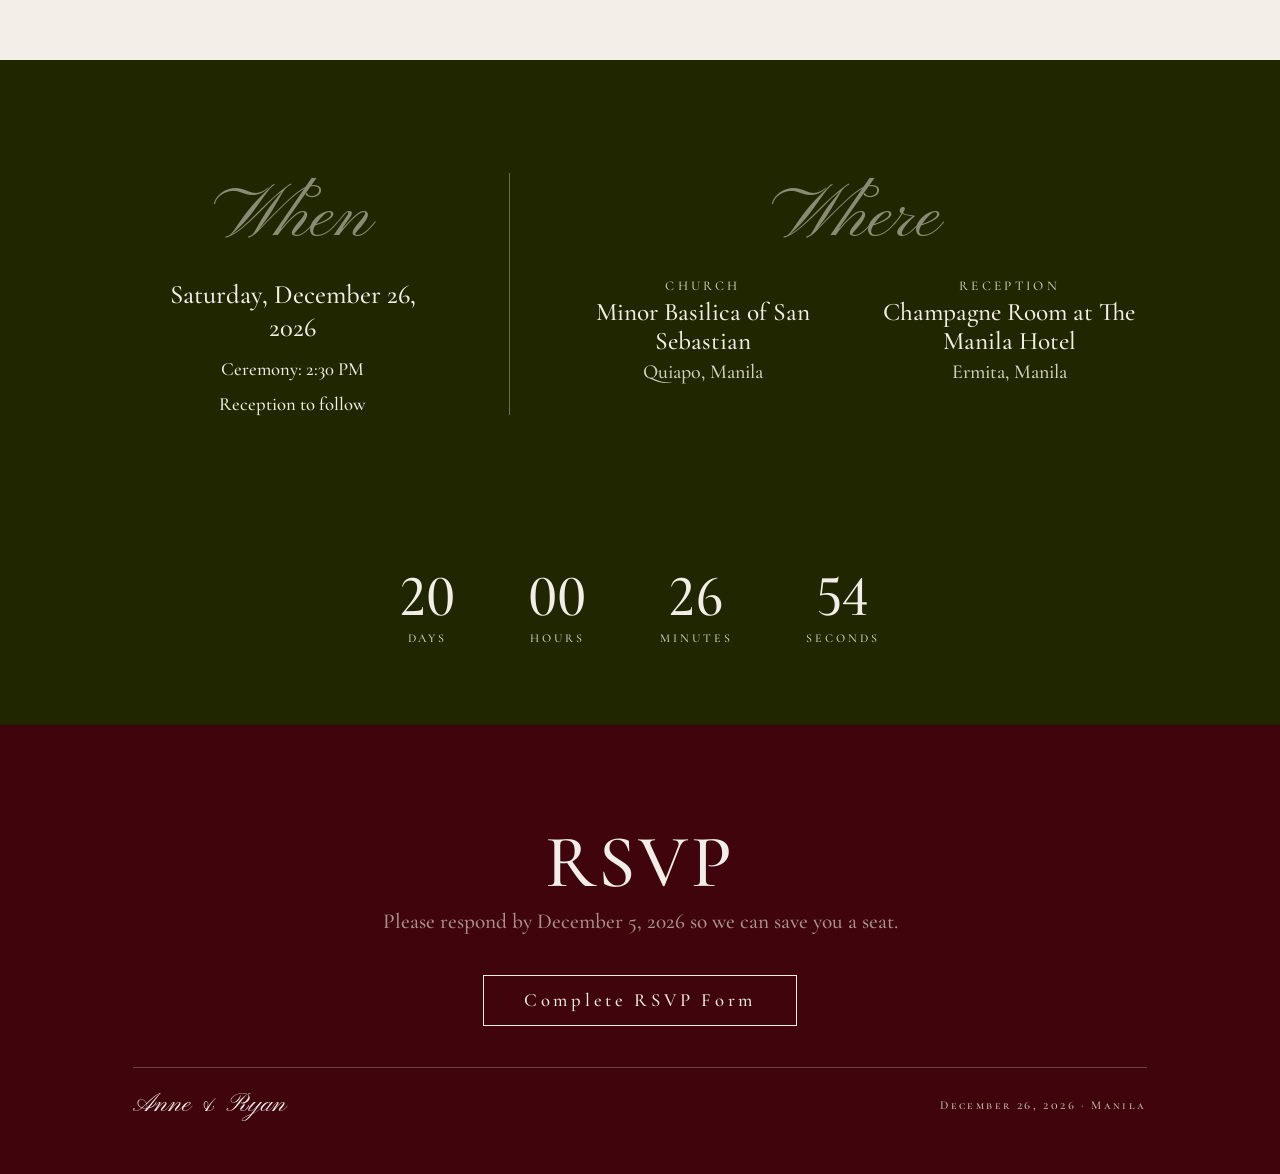
==== commit cde801b2: "Farewell at 9:30 PM (pages + HANDOFF) Co-Authored-By: Claude Opus 5.5 <noreply@anthropic.com> Claud" ====
--- a/anne-and-ryan-wedding/index.html
+++ b/anne-and-ryan-wedding/index.html
@@ -100,7 +100,7 @@
     <div class="footer__bar"><span class="sig">Anne &amp; Ryan</span><span class="sm">December 26, 2026 · Manila</span></div>
   </footer>
 
-  <script src="assets/js/content.js"></script>
+  <script src="assets/js/content.js?v=2"></script>
   <script src="assets/js/common.js?v=30"></script>
 </body>
 </html>
